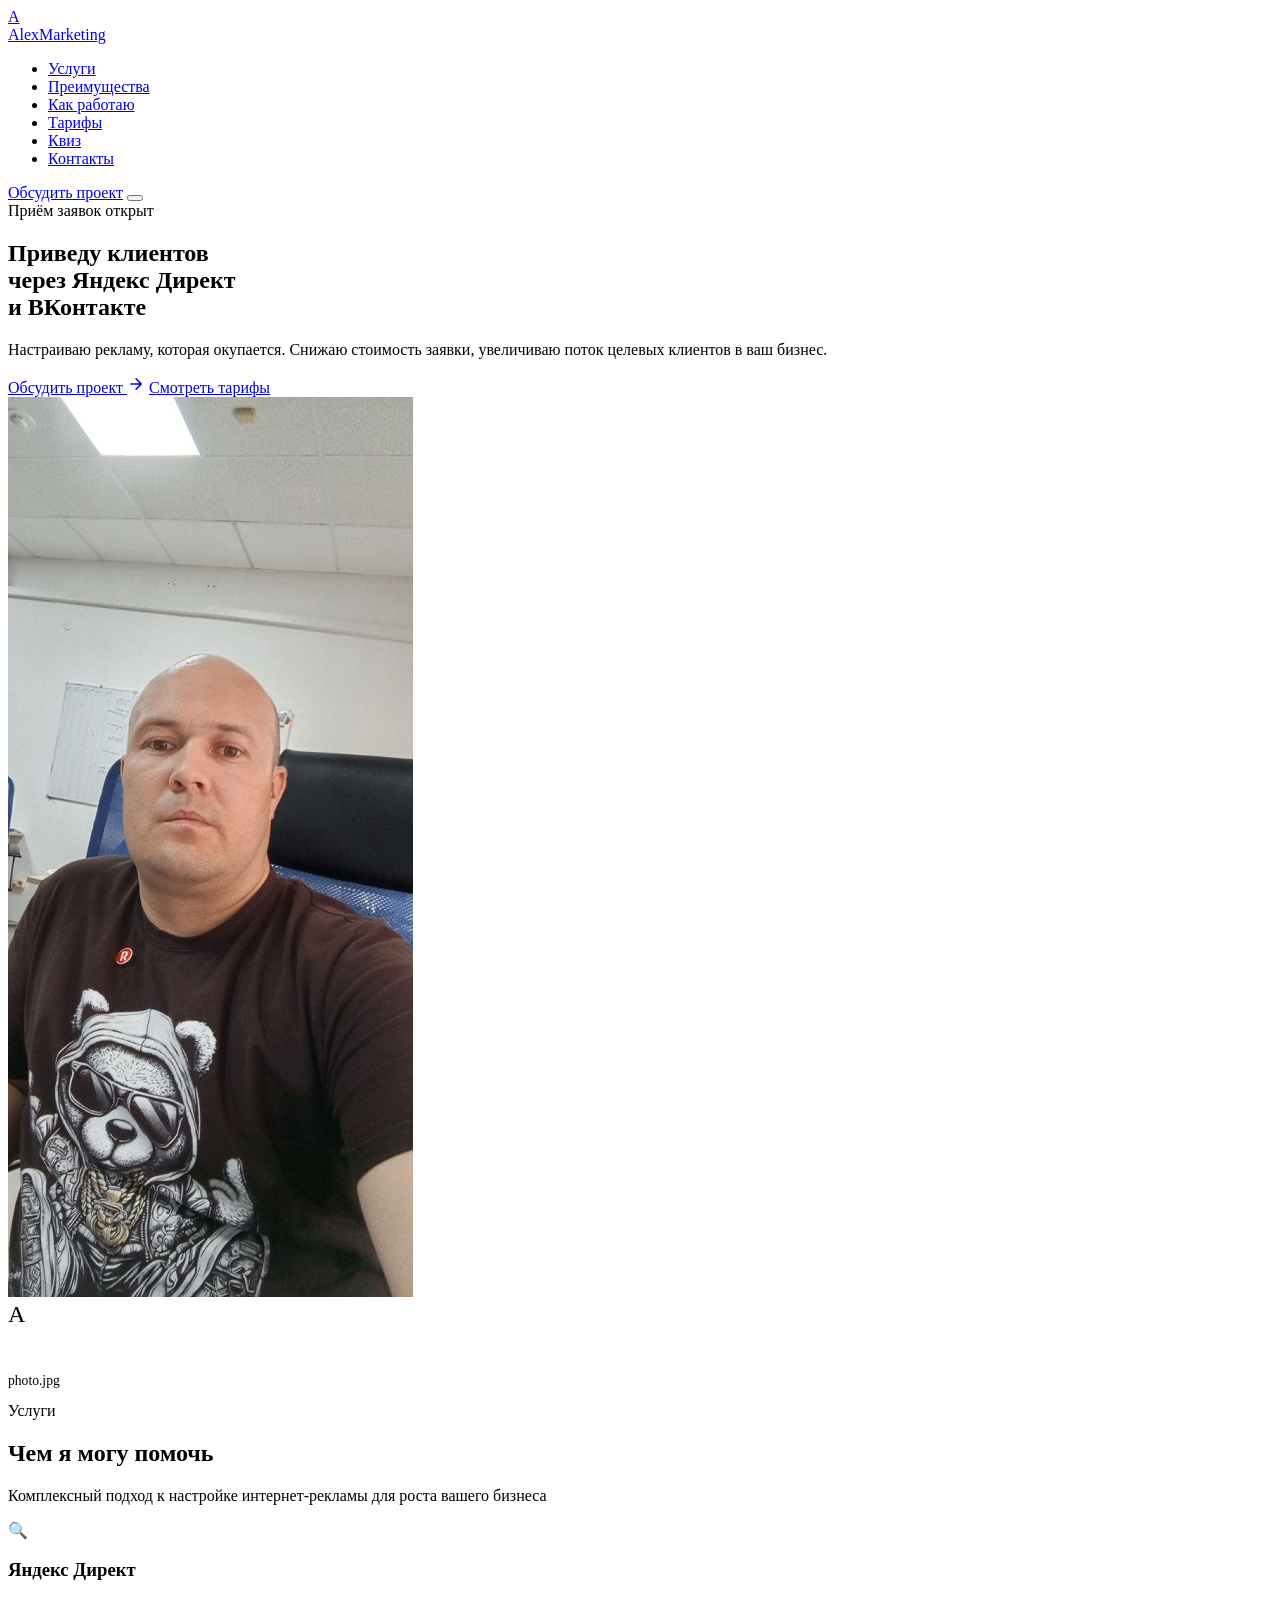
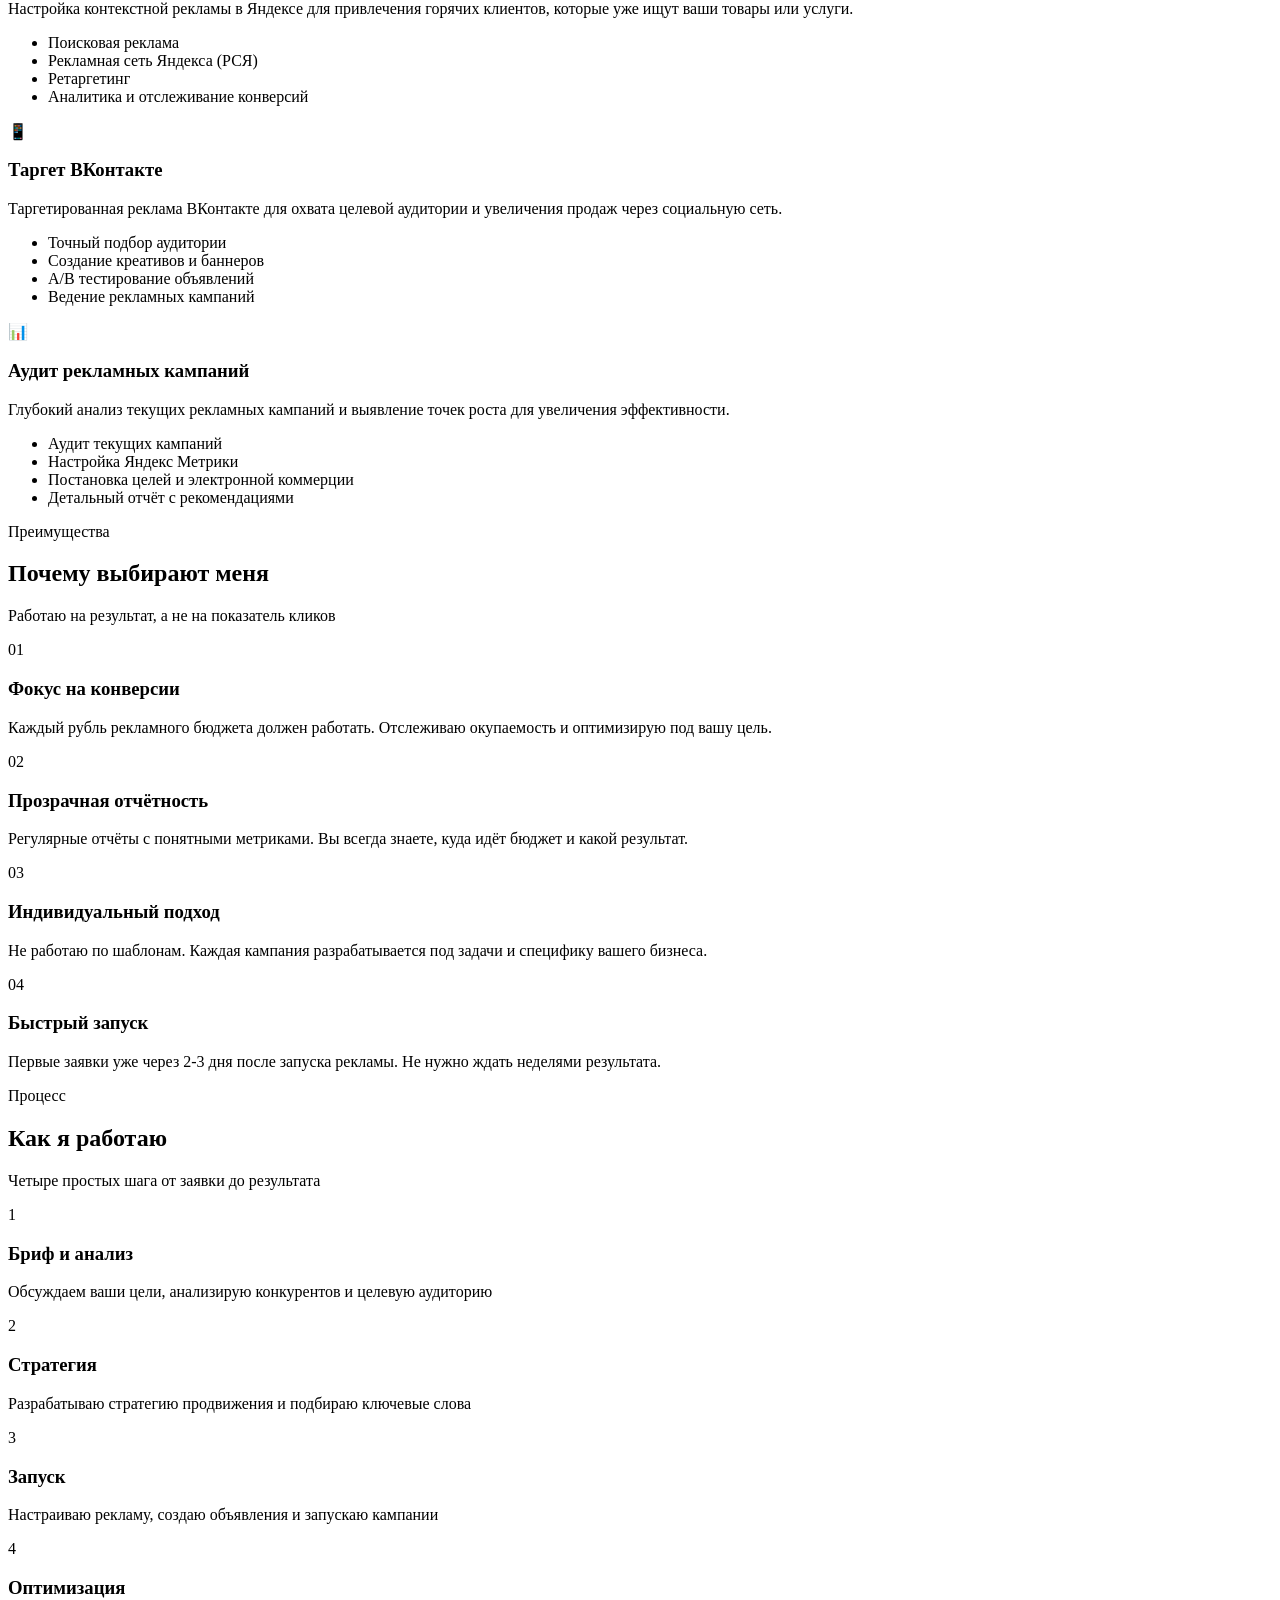
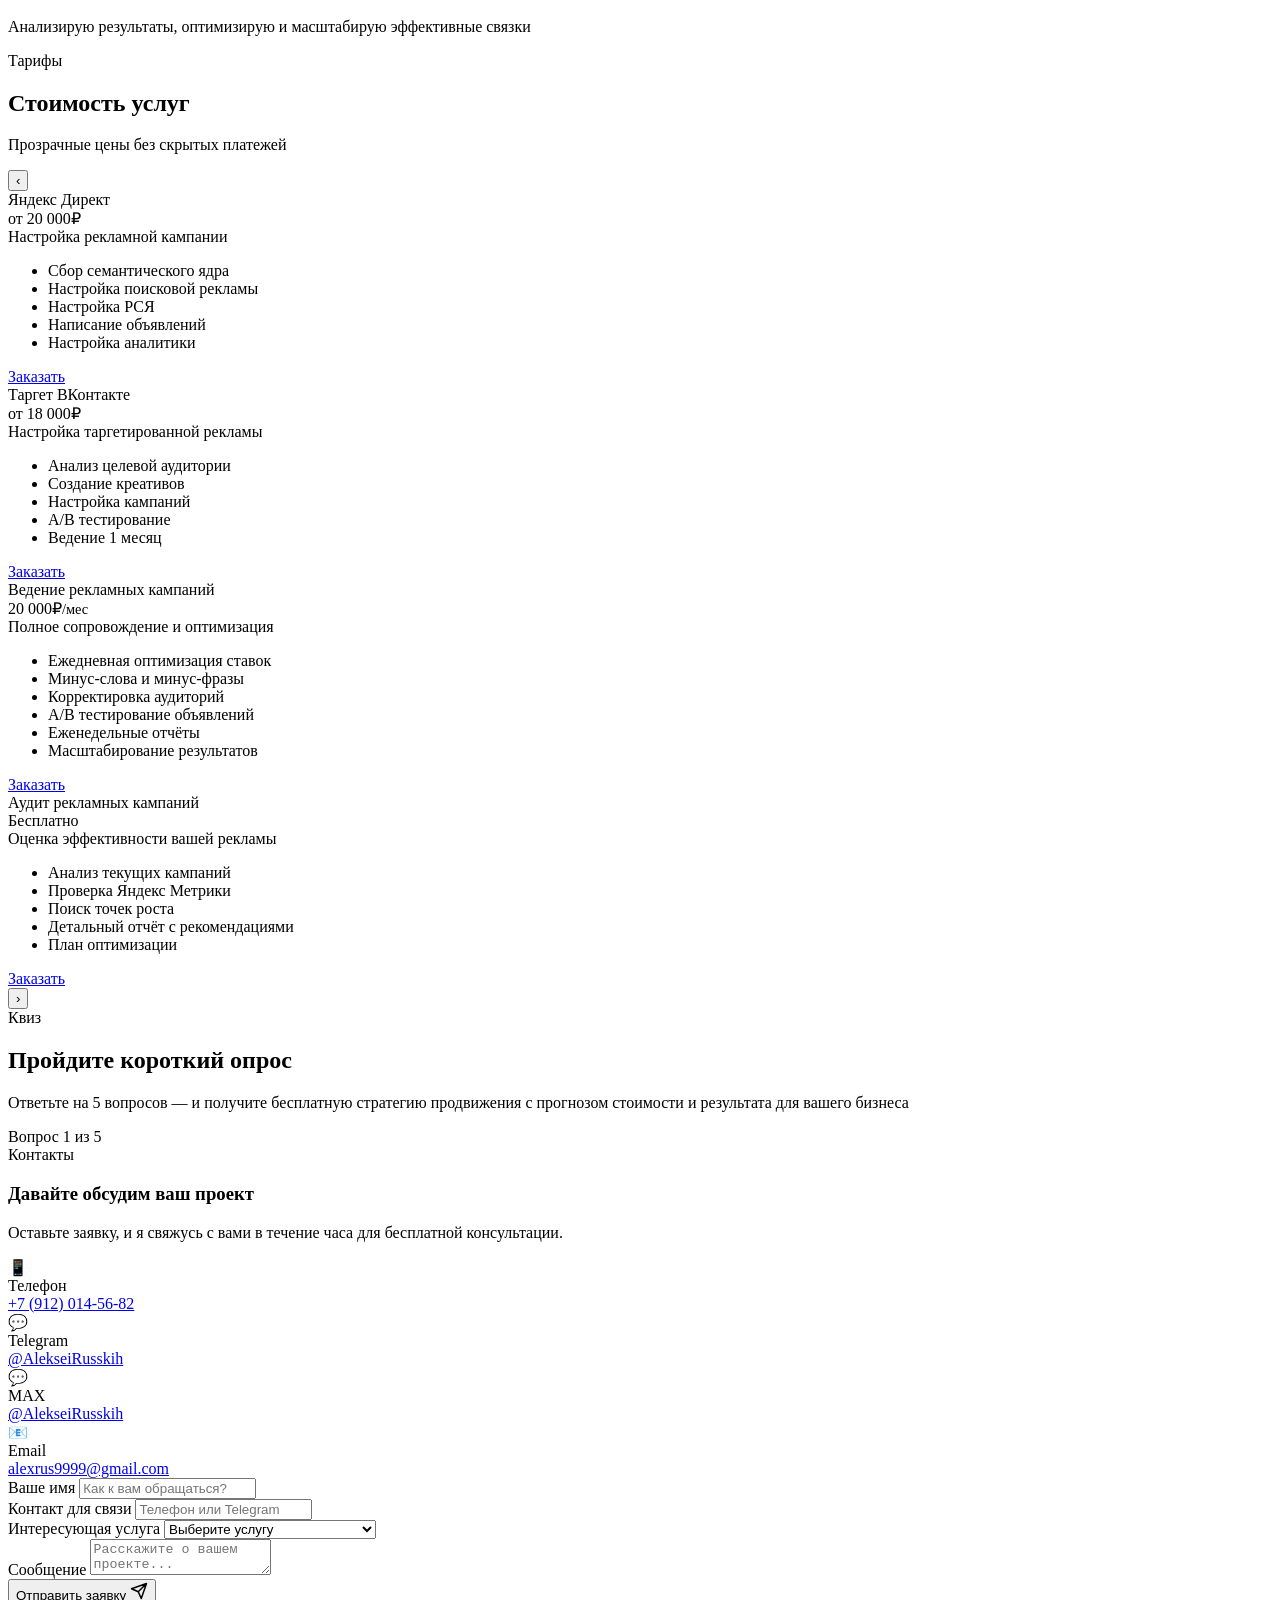
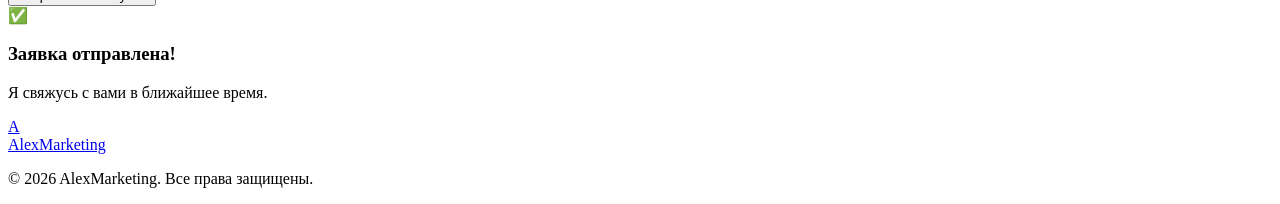
==== index.html @ ed669e6c "Add files via upload" ====
﻿<!DOCTYPE html>
<html lang="ru">
<head>
    <meta charset="UTF-8">
    <meta name="viewport" content="width=device-width, initial-scale=1.0">
    <title>AlexMarketing — Настройка Яндекс Директ и таргета ВКонтакте</title>
    <link rel="preconnect" href="https://fonts.googleapis.com">
    <link href="https://fonts.googleapis.com/css2?family=Inter:wght@300;400;500;600;700;800;900&display=swap" rel="stylesheet">
    <link rel="stylesheet" href="css/style.css">
</head>
<body>
    <div class="bg-glow"></div>
    <header>
        <div class="container">
            <a href="#" class="logo">
                <div class="logo-icon">A</div>
                <div class="logo-text">Alex<span>Marketing</span></div>
            </a>
            <nav id="mainNav">
                <ul>
                    <li><a href="#services">Услуги</a></li>
                    <li><a href="#advantages">Преимущества</a></li>
                    <li><a href="#process">Как работаю</a></li>
                    <li><a href="#pricing">Тарифы</a></li>
                    <li><a href="#quiz">Квиз</a></li>
                    <li><a href="#contact">Контакты</a></li>
                </ul>
            </nav>
            <a href="#contact" class="header-cta">Обсудить проект</a>
            <button class="burger" id="burger" aria-label="Меню">
                <span></span><span></span><span></span>
            </button>
        </div>
    </header>
    <section class="hero" id="hero">
        <div class="container">
            <div class="hero-content">
                <div class="hero-badge">Приём заявок открыт</div>
                <h1>Приведу клиентов<br>через <span class="gradient-text">Яндекс Директ</span><br>и <span class="gradient-text">ВКонтакте</span></h1>
                <p>Настраиваю рекламу, которая окупается. Снижаю стоимость заявки, увеличиваю поток целевых клиентов в ваш бизнес.</p>
                <div class="hero-buttons">
                    <a href="#contact" class="btn btn-primary">Обсудить проект <svg width="18" height="18" viewBox="0 0 24 24" fill="none" stroke="currentColor" stroke-width="2" stroke-linecap="round" stroke-linejoin="round"><path d="M5 12h14M12 5l7 7-7 7"/></svg></a>
                    <a href="#pricing" class="btn btn-outline">Смотреть тарифы</a>
                </div>
            </div>
            <div class="hero-visual">
                <div class="hero-photo">
                    <img src="photo.jpg" alt="Alex — специалист по рекламе" onerror="this.style.display='none'; this.nextElementSibling.style.display='flex';">
                    <div class="hero-photo-placeholder">
                        <div class="logo-icon" style="width:60px;height:60px;font-size:1.5rem;">A</div>
                        <p style="margin-top:12px;font-size:0.85rem;color:var(--text-muted);">photo.jpg</p>
                    </div>
                </div>
            </div>
        </div>
    </section>
    <section id="services">
        <div class="container">
            <div class="section-header">
                <div class="section-label">Услуги</div>
                <h2 class="section-title">Чем я могу помочь</h2>
                <p class="section-subtitle">Комплексный подход к настройке интернет-рекламы для роста вашего бизнеса</p>
            </div>
            <div class="services-grid">
                <div class="service-card">
                    <div class="service-icon purple">&#x1F50D;</div>
                    <h3>Яндекс Директ</h3>
                    <p>Настройка контекстной рекламы в Яндексе для привлечения горячих клиентов, которые уже ищут ваши товары или услуги.</p>
                    <ul class="service-features">
                        <li>Поисковая реклама</li>
                        <li>Рекламная сеть Яндекса (РСЯ)</li>
                        <li>Ретаргетинг</li>
                        <li>Аналитика и отслеживание конверсий</li>
                    </ul>
                </div>
                <div class="service-card">
                    <div class="service-icon cyan">&#x1F4F1;</div>
                    <h3>Таргет ВКонтакте</h3>
                    <p>Таргетированная реклама ВКонтакте для охвата целевой аудитории и увеличения продаж через социальную сеть.</p>
                    <ul class="service-features">
                        <li>Точный подбор аудитории</li>
                        <li>Создание креативов и баннеров</li>
                        <li>A/B тестирование объявлений</li>
                        <li>Ведение рекламных кампаний</li>
                    </ul>
                </div>
                <div class="service-card">
                    <div class="service-icon pink">&#x1F4CA;</div>
                    <h3>Аудит рекламных кампаний</h3>
                    <p>Глубокий анализ текущих рекламных кампаний и выявление точек роста для увеличения эффективности.</p>
                    <ul class="service-features">
                        <li>Аудит текущих кампаний</li>
                        <li>Настройка Яндекс Метрики</li>
                        <li>Постановка целей и электронной коммерции</li>
                        <li>Детальный отчёт с рекомендациями</li>
                    </ul>
                </div>
            </div>
        </div>
    </section>
    <section id="advantages" style="background: var(--bg-secondary);">
        <div class="container">
            <div class="section-header">
                <div class="section-label">Преимущества</div>
                <h2 class="section-title">Почему выбирают меня</h2>
                <p class="section-subtitle">Работаю на результат, а не на показатель кликов</p>
            </div>
            <div class="advantages-grid">
                <div class="advantage-card">
                    <div class="advantage-number">01</div>
                    <h3>Фокус на конверсии</h3>
                    <p>Каждый рубль рекламного бюджета должен работать. Отслеживаю окупаемость и оптимизирую под вашу цель.</p>
                </div>
                <div class="advantage-card">
                    <div class="advantage-number">02</div>
                    <h3>Прозрачная отчётность</h3>
                    <p>Регулярные отчёты с понятными метриками. Вы всегда знаете, куда идёт бюджет и какой результат.</p>
                </div>
                <div class="advantage-card">
                    <div class="advantage-number">03</div>
                    <h3>Индивидуальный подход</h3>
                    <p>Не работаю по шаблонам. Каждая кампания разрабатывается под задачи и специфику вашего бизнеса.</p>
                </div>
                <div class="advantage-card">
                    <div class="advantage-number">04</div>
                    <h3>Быстрый запуск</h3>
                    <p>Первые заявки уже через 2-3 дня после запуска рекламы. Не нужно ждать неделями результата.</p>
                </div>
            </div>
        </div>
    </section>
    <section id="process">
        <div class="container">
            <div class="section-header">
                <div class="section-label">Процесс</div>
                <h2 class="section-title">Как я работаю</h2>
                <p class="section-subtitle">Четыре простых шага от заявки до результата</p>
            </div>
            <div class="process-steps">
                <div class="step">
                    <div class="step-number">1</div>
                    <h3>Бриф и анализ</h3>
                    <p>Обсуждаем ваши цели, анализирую конкурентов и целевую аудиторию</p>
                </div>
                <div class="step">
                    <div class="step-number">2</div>
                    <h3>Стратегия</h3>
                    <p>Разрабатываю стратегию продвижения и подбираю ключевые слова</p>
                </div>
                <div class="step">
                    <div class="step-number">3</div>
                    <h3>Запуск</h3>
                    <p>Настраиваю рекламу, создаю объявления и запускаю кампании</p>
                </div>
                <div class="step">
                    <div class="step-number">4</div>
                    <h3>Оптимизация</h3>
                    <p>Анализирую результаты, оптимизирую и масштабирую эффективные связки</p>
                </div>
            </div>
        </div>
    </section>
    <section id="pricing" style="background: var(--bg-secondary);">
        <div class="container">
            <div class="section-header">
                <div class="section-label">Тарифы</div>
                <h2 class="section-title">Стоимость услуг</h2>
                <p class="section-subtitle">Прозрачные цены без скрытых платежей</p>
            </div>
            <div class="pricing-slider">
                <button class="slider-btn slider-btn-prev" id="pricingPrev" aria-label="Назад">&#x2039;</button>
                <div class="pricing-viewport" id="pricingViewport">
                    <div class="pricing-track" id="pricingTrack">
                        <div class="pricing-card">
                            <div class="pricing-name">Яндекс Директ</div>
                            <div class="pricing-price">от 20 000<span>₽</span></div>
                            <div class="pricing-desc">Настройка рекламной кампании</div>
                            <ul class="pricing-features">
                                <li>Сбор семантического ядра</li>
                                <li>Настройка поисковой рекламы</li>
                                <li>Настройка РСЯ</li>
                                <li>Написание объявлений</li>
                                <li>Настройка аналитики</li>
                            </ul>
                            <a href="#contact" class="btn btn-outline" style="width:100%;justify-content:center;">Заказать</a>
                        </div>
                        <div class="pricing-card">
                            <div class="pricing-name">Таргет ВКонтакте</div>
                            <div class="pricing-price">от 18 000<span>₽</span></div>
                            <div class="pricing-desc">Настройка таргетированной рекламы</div>
                            <ul class="pricing-features">
                                <li>Анализ целевой аудитории</li>
                                <li>Создание креативов</li>
                                <li>Настройка кампаний</li>
                                <li>A/B тестирование</li>
                                <li>Ведение 1 месяц</li>
                            </ul>
                            <a href="#contact" class="btn btn-outline" style="width:100%;justify-content:center;">Заказать</a>
                        </div>
                        <div class="pricing-card">
                            <div class="pricing-name">Ведение рекламных кампаний</div>
                            <div class="pricing-price">20 000<span>₽</span><span style="font-size:0.9rem;font-weight:400;color:var(--text-muted)">/мес</span></div>
                            <div class="pricing-desc">Полное сопровождение и оптимизация</div>
                            <ul class="pricing-features">
                                <li>Ежедневная оптимизация ставок</li>
                                <li>Минус-слова и минус-фразы</li>
                                <li>Корректировка аудиторий</li>
                                <li>А/B тестирование объявлений</li>
                                <li>Еженедельные отчёты</li>
                                <li>Масштабирование результатов</li>
                            </ul>
                            <a href="#contact" class="btn btn-outline" style="width:100%;justify-content:center;">Заказать</a>
                        </div>
                        <div class="pricing-card">
                            <div class="pricing-name">Аудит рекламных кампаний</div>
                            <div class="pricing-price" style="color: var(--accent-light);">Бесплатно</div>
                            <div class="pricing-desc">Оценка эффективности вашей рекламы</div>
                            <ul class="pricing-features">
                                <li>Анализ текущих кампаний</li>
                                <li>Проверка Яндекс Метрики</li>
                                <li>Поиск точек роста</li>
                                <li>Детальный отчёт с рекомендациями</li>
                                <li>План оптимизации</li>
                            </ul>
                            <a href="#contact" class="btn btn-outline" style="width:100%;justify-content:center;">Заказать</a>
                        </div>
                    </div>
                </div>
                <button class="slider-btn slider-btn-next" id="pricingNext" aria-label="Вперёд">&#x203A;</button>
            </div>
            <div class="slider-dots" id="pricingDots"></div>
        </div>
    </section>
    <section id="quiz">
        <div class="container">
            <div class="section-header">
                <div class="section-label">Квиз</div>
                <h2 class="section-title">Пройдите короткий опрос</h2>
                <p class="section-subtitle">Ответьте на 5 вопросов — и получите бесплатную стратегию продвижения с прогнозом стоимости и результата для вашего бизнеса</p>
            </div>
            <div class="quiz-card">
                <div class="quiz-progress">
                    <div class="quiz-progress-bar"><div class="quiz-progress-fill" id="quizProgressFill"></div></div>
                    <div class="quiz-progress-text" id="quizProgressText">Вопрос 1 из 5</div>
                </div>
                <div id="quizSteps"></div>
            </div>
        </div>
    </section>
    <section id="contact">
        <div class="container">
            <div class="contact-wrapper">
                <div class="contact-info">
                    <div class="section-label">Контакты</div>
                    <h3>Давайте обсудим ваш проект</h3>
                    <p>Оставьте заявку, и я свяжусь с вами в течение часа для бесплатной консультации.</p>
                    <div class="contact-item">
                        <div class="contact-item-icon">&#x1F4F1;</div>
                        <div>
                            <div class="contact-item-text">Телефон</div>
                            <div class="contact-item-value"><a href="tel:+79120145682">+7 (912) 014-56-82</a></div>
                        </div>
                    </div>
                    <div class="contact-item">
                        <div class="contact-item-icon">&#x1F4AC;</div>
                        <div>
                            <div class="contact-item-text">Telegram</div>
                            <div class="contact-item-value"><a href="https://t.me/" target="_blank">@AlekseiRusskih</a></div>
                        </div>
                    </div>
                    <div class="contact-item">
                        <div class="contact-item-icon">&#x1F4AC;</div>
                        <div>
                            <div class="contact-item-text">МАХ</div>
                            <div class="contact-item-value"><a href="https://web.max.ru/" target="_blank">@AlekseiRusskih</a></div>
                        </div>
                    </div>
                    <div class="contact-item">
                        <div class="contact-item-icon">&#x1F4E7;</div>
                        <div>
                            <div class="contact-item-text">Email</div>
                            <div class="contact-item-value"><a href="mailto:alex@alexmarketing.ru">alexrus9999@gmail.com</a></div>
                        </div>
                    </div>
                </div>
                <form class="contact-form" id="contactForm" action="https://formsubmit.co/ajax/alexrus9999@gmail.com" method="POST">
                    <!-- FormSubmit настройки -->
                    <input type="hidden" name="_subject" value="Новая заявка с AlexMarketing">
                    <input type="hidden" name="_captcha" value="false">
                    <input type="hidden" name="_template" value="table">
                    <input type="hidden" name="_autoresponse" value="Спасибо за заявку! Я свяжусь с вами в ближайшее время.">
                    
                    <div class="form-group">
                        <label for="name">Ваше имя</label>
                        <input type="text" id="name" name="name" placeholder="Как к вам обращаться?" required>
                    </div>
                    <div class="form-group">
                        <label for="contactMethod">Контакт для связи</label>
                        <input type="text" id="contactMethod" name="contact" placeholder="Телефон или Telegram" required>
                    </div>
                    <div class="form-group">
                        <label for="service">Интересующая услуга</label>
                        <select id="service" name="service">
                            <option value="">Выберите услугу</option>
                            <option value="direct">Яндекс Директ</option>
                            <option value="target">Таргет ВКонтакте</option>
                            <option value="audit">Аудит рекламных кампаний</option>
                            <option value="maintenance">Ведение рекламных кампаний</option>
                        </select>
                    </div>
                    <div class="form-group">
                        <label for="message">Сообщение</label>
                        <textarea id="message" name="message" placeholder="Расскажите о вашем проекте..."></textarea>
                    </div>
                    <button type="submit" class="btn btn-primary btn-submit">
                        Отправить заявку
                        <svg width="18" height="18" viewBox="0 0 24 24" fill="none" stroke="currentColor" stroke-width="2" stroke-linecap="round" stroke-linejoin="round"><path d="M22 2L11 13M22 2l-7 20-4-9-9-4 20-7z"/></svg>
                    </button>
                </form>
            </div>
            <div class="success-message" id="successMessage">
                <div class="checkmark">&#x2705;</div>
                <h3>Заявка отправлена!</h3>
                <p>Я свяжусь с вами в ближайшее время.</p>
            </div>
        </div>
    </section>
    <footer>
        <div class="container">
            <a href="#" class="logo">
                <div class="logo-icon">A</div>
                <div class="logo-text">Alex<span>Marketing</span></div>
            </a>
            <p>&copy; 2026 AlexMarketing. Все права защищены.</p>
        </div>
    </footer>
    <script src="js/main.js" defer></script>
</body>
</html>
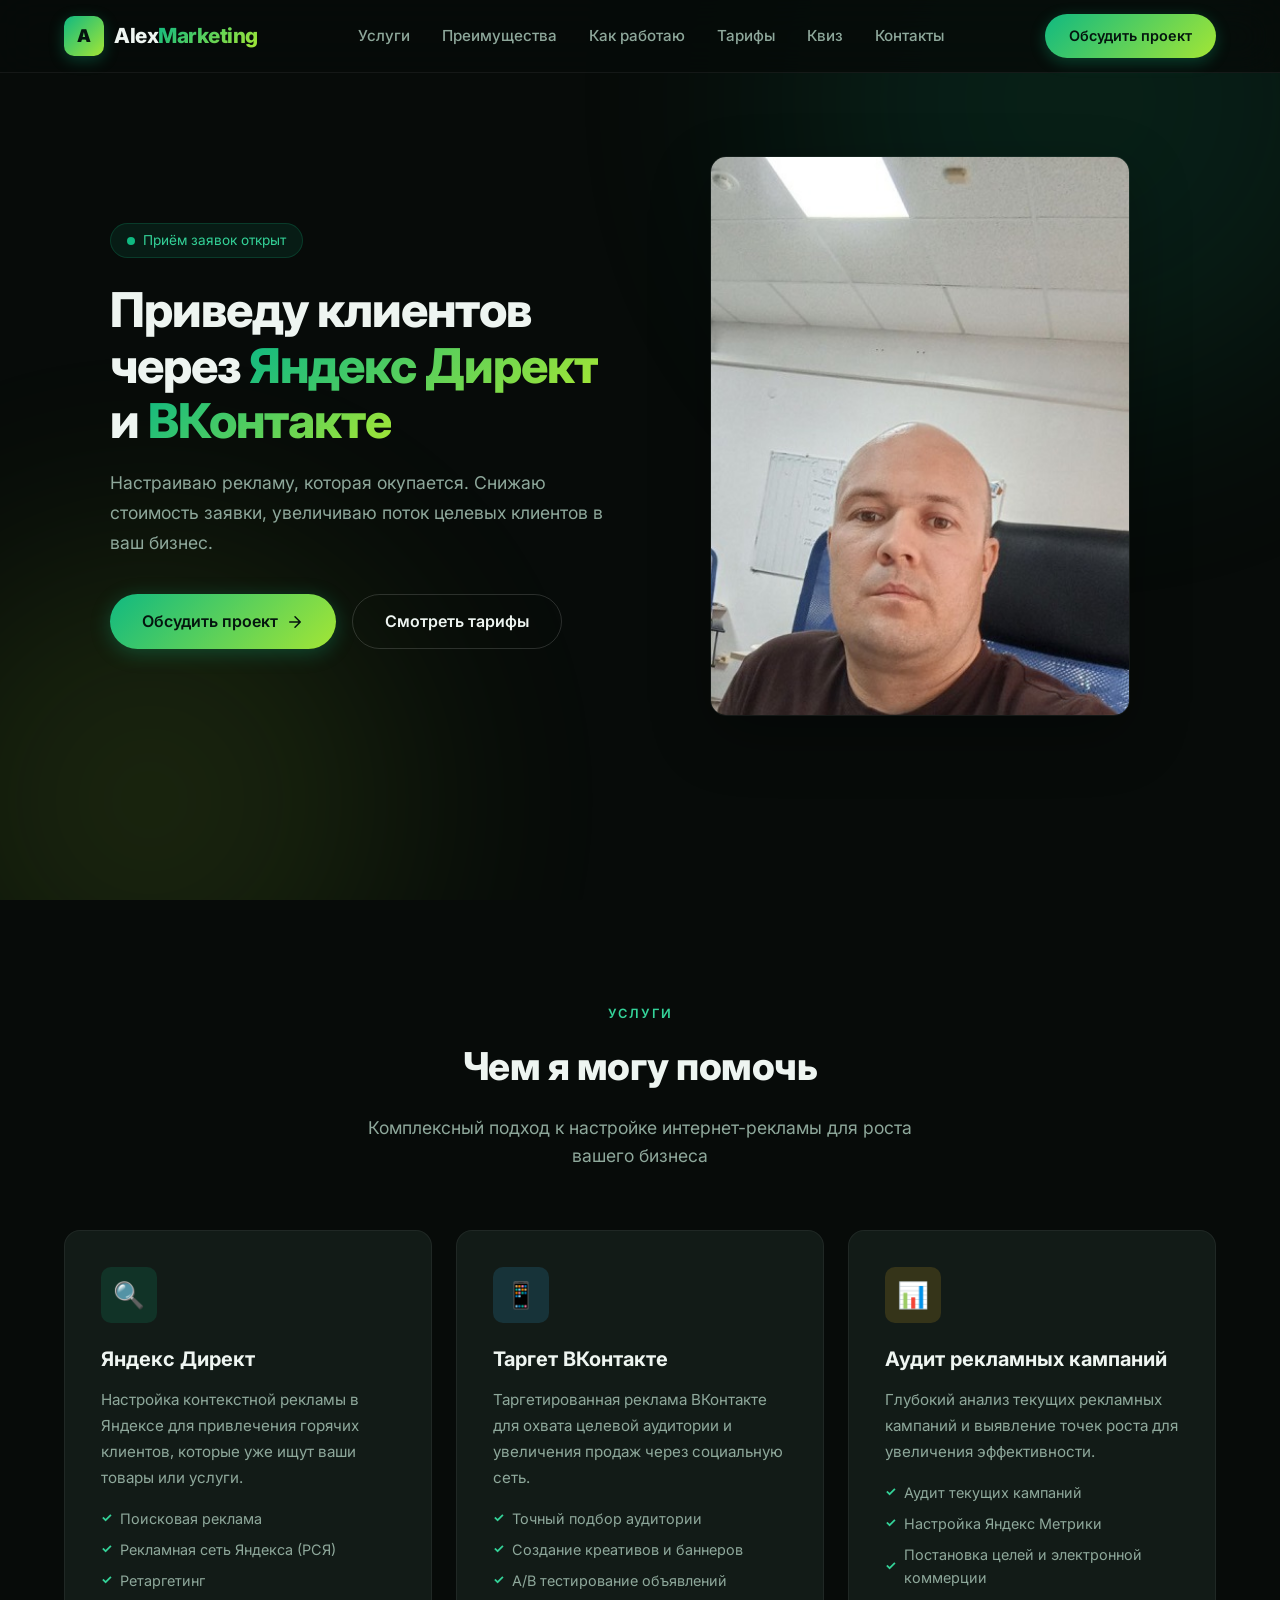
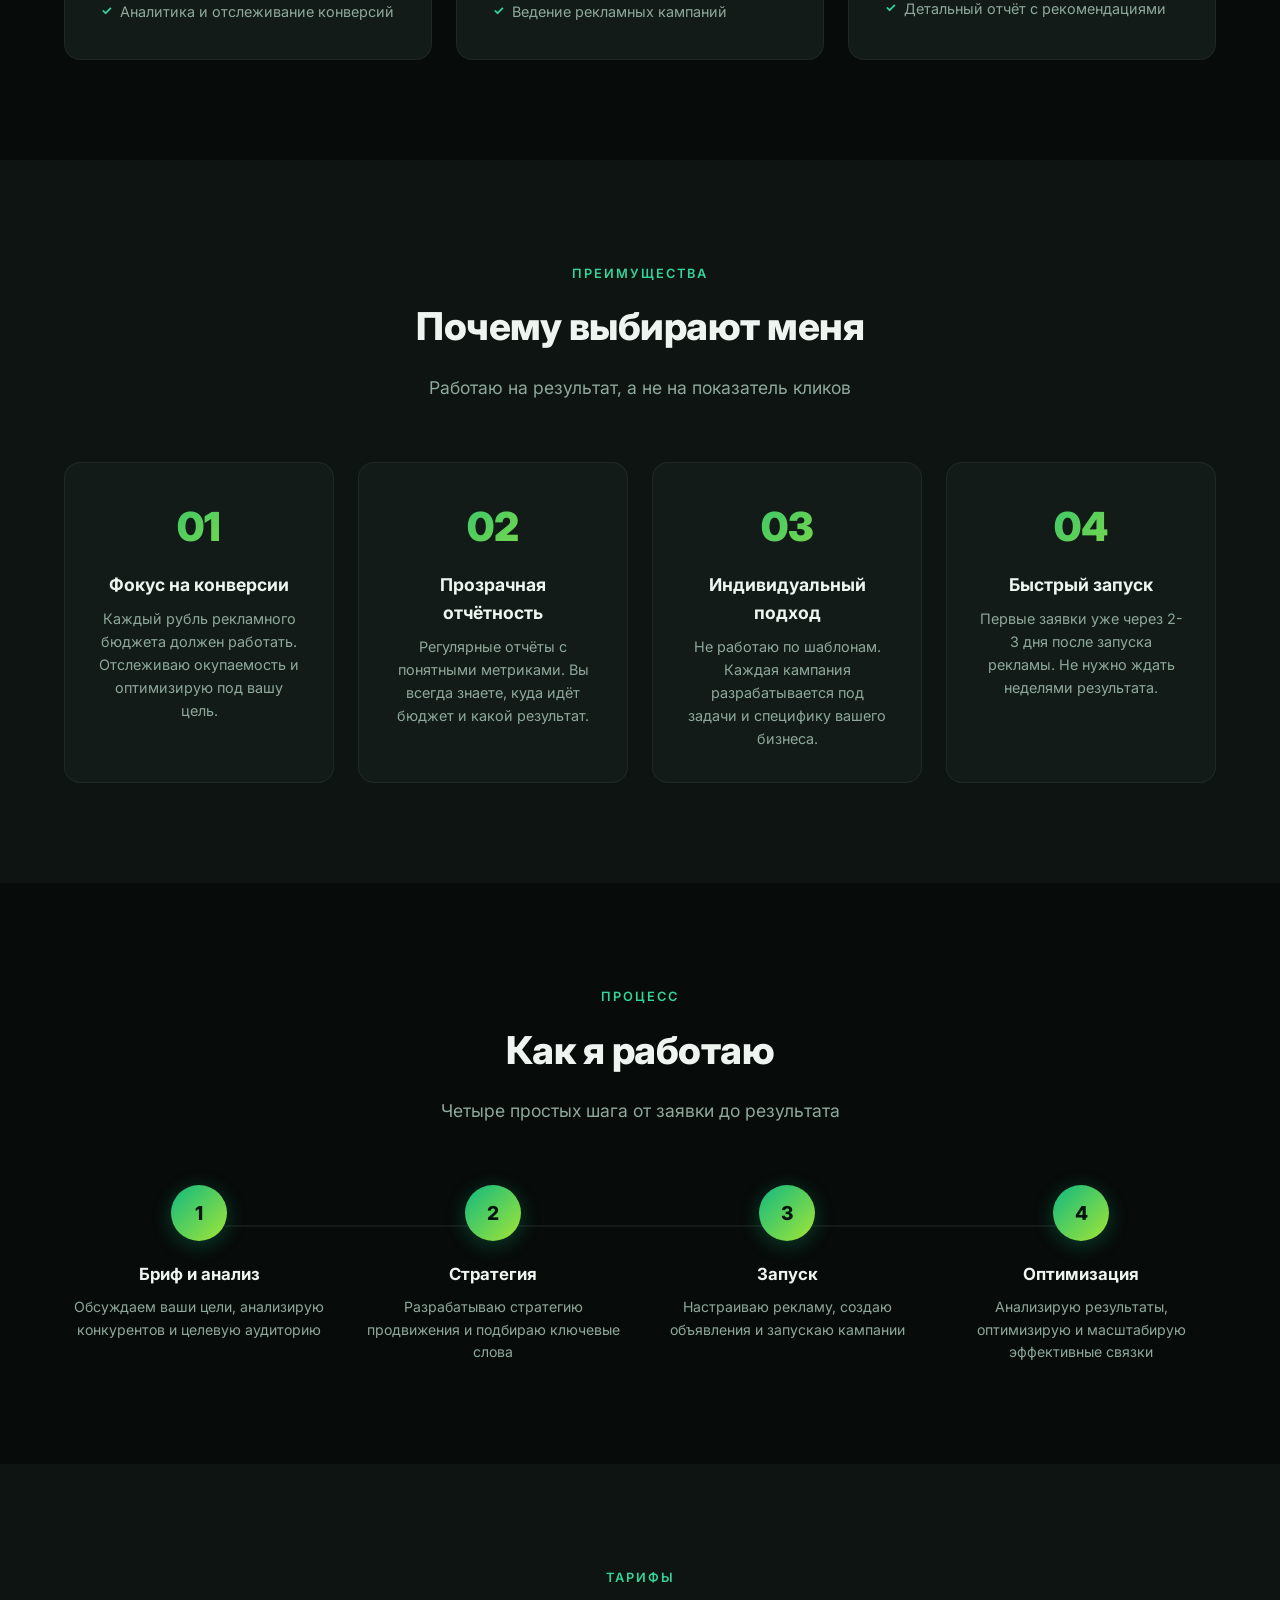
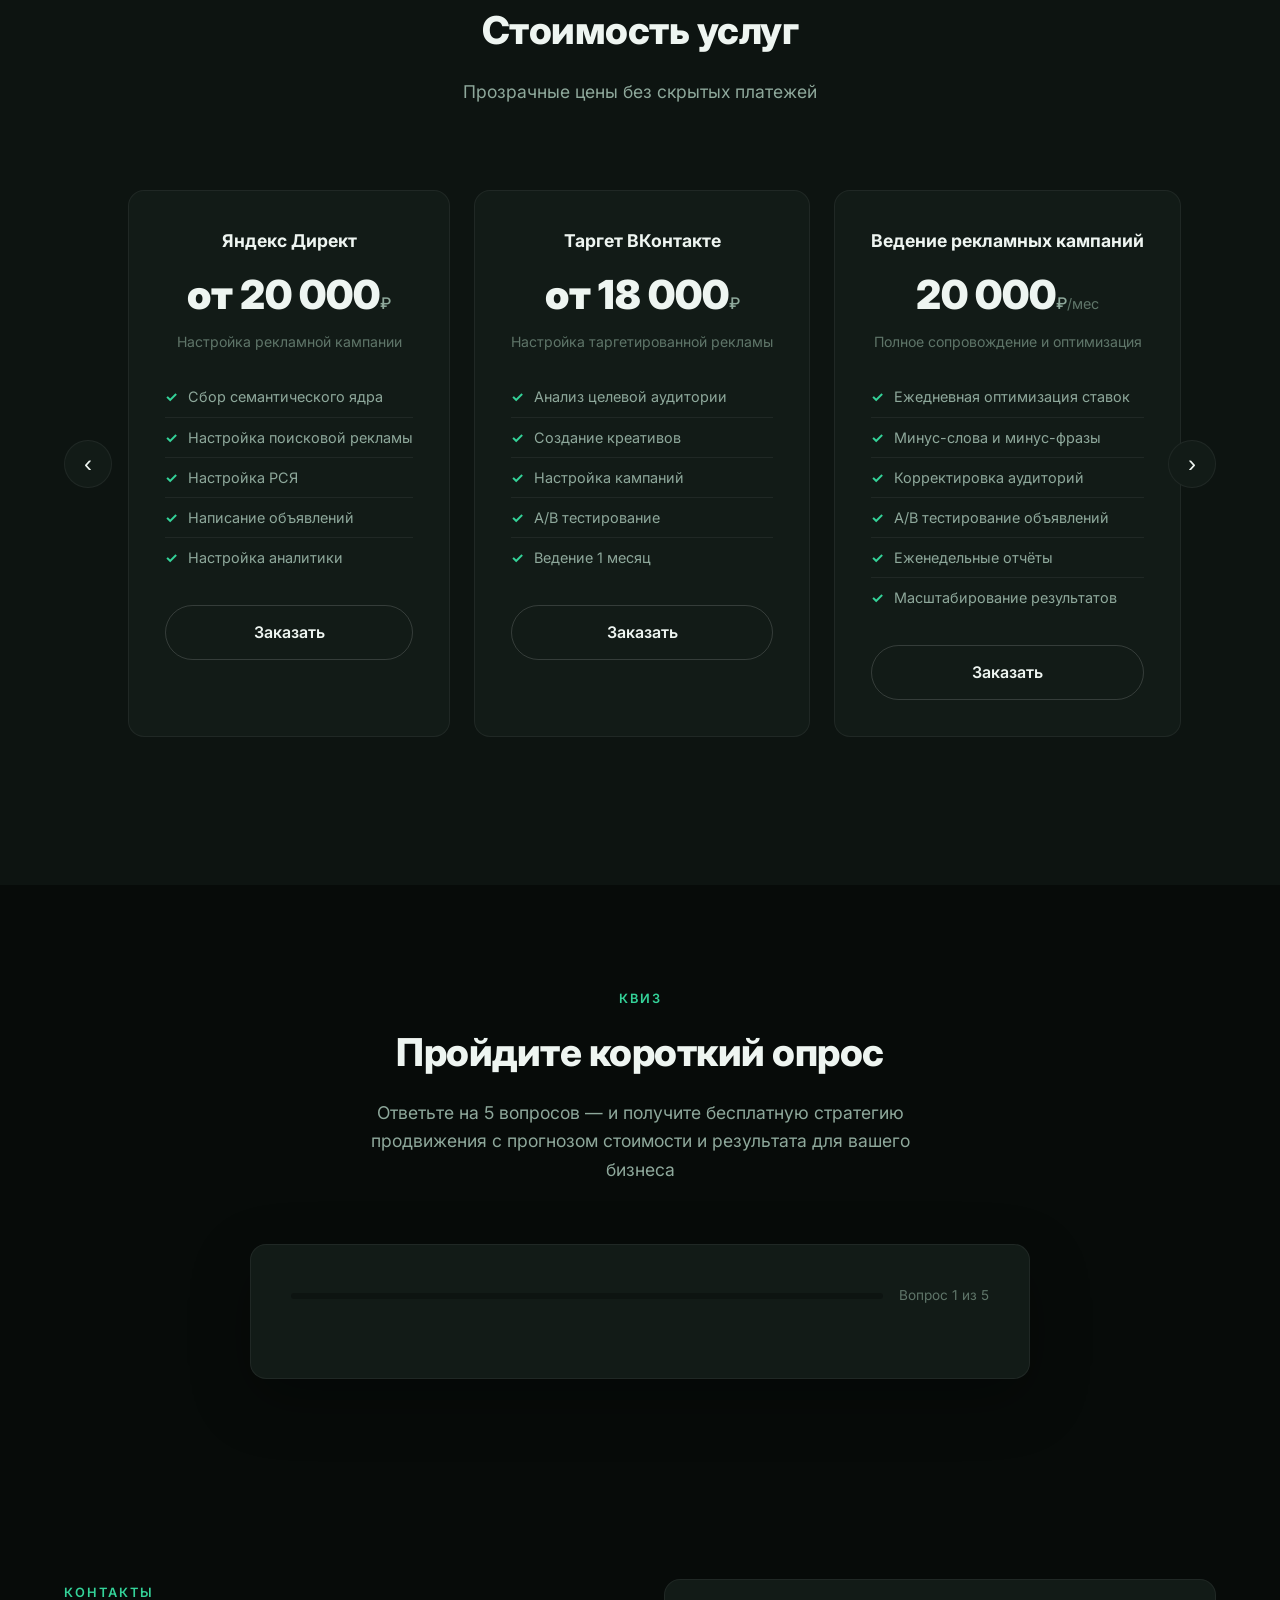
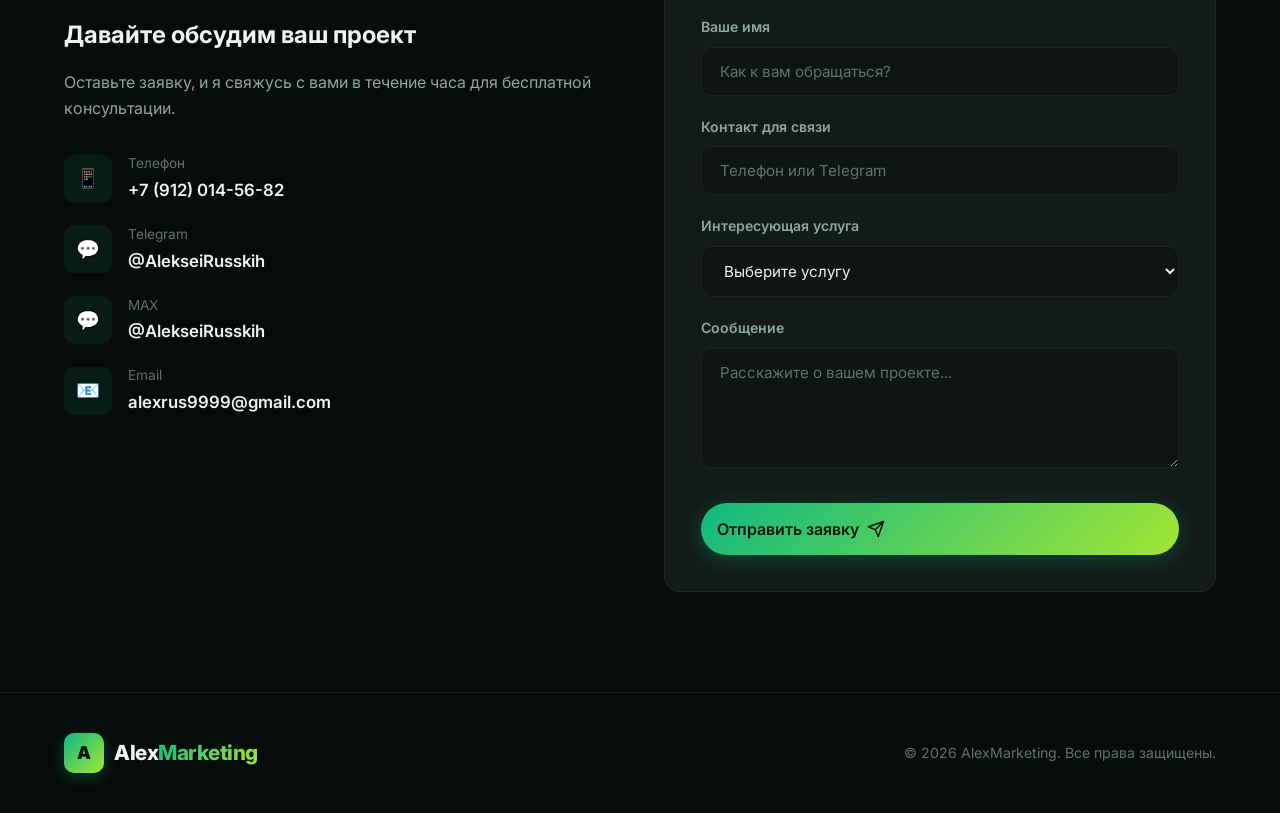
==== commit 5464b5f4: "Update index.html" ====
--- a/index.html
+++ b/index.html
@@ -6,7 +6,7 @@
     <title>AlexMarketing — Настройка Яндекс Директ и таргета ВКонтакте</title>
     <link rel="preconnect" href="https://fonts.googleapis.com">
     <link href="https://fonts.googleapis.com/css2?family=Inter:wght@300;400;500;600;700;800;900&display=swap" rel="stylesheet">
-    <link rel="stylesheet" href="css/style.css">
+    <link rel="stylesheet" href="style.css">
 </head>
 <body>
     <div class="bg-glow"></div>
--- a/style.css
+++ b/style.css
@@ -0,0 +1,508 @@
+*, *::before, *::after { margin: 0; padding: 0; box-sizing: border-box; }
+:root {
+    --bg-primary: #070b09;
+    --bg-secondary: #0d1411;
+    --bg-card: #121b17;
+    --bg-card-hover: #18241e;
+    --accent: #10b981;
+    --accent-light: #34d399;
+    --accent-glow: rgba(16, 185, 129, 0.3);
+    --accent-2: #a3e635;
+    --text-primary: #eef5f1;
+    --text-secondary: #8ea89b;
+    --text-muted: #5f7569;
+    --on-accent: #04150e;
+    --border: rgba(255, 255, 255, 0.06);
+    --gradient-1: linear-gradient(135deg, #10b981, #a3e635);
+    --radius: 16px;
+    --radius-sm: 10px;
+    --transition: 0.3s cubic-bezier(0.4, 0, 0.2, 1);
+}
+html { scroll-behavior: smooth; }
+body {
+    font-family: 'Inter', 'Segoe UI', -apple-system, BlinkMacSystemFont, Roboto, sans-serif;
+    background: var(--bg-primary);
+    color: var(--text-primary);
+    line-height: 1.6;
+    overflow-x: hidden;
+}
+a { text-decoration: none; color: inherit; transition: var(--transition); }
+ul { list-style: none; }
+.container { max-width: 1200px; margin: 0 auto; padding: 0 24px; }
+.bg-glow {
+    position: fixed; top: 0; left: 0; width: 100%; height: 100%;
+    pointer-events: none; z-index: 0; overflow: hidden;
+}
+.bg-glow::before, .bg-glow::after {
+    content: ''; position: absolute; border-radius: 50%;
+    filter: blur(120px); opacity: 0.12;
+}
+.bg-glow::before {
+    width: 600px; height: 600px; background: var(--accent);
+    top: -200px; right: -100px;
+    animation: floatGlow 8s ease-in-out infinite;
+}
+.bg-glow::after {
+    width: 500px; height: 500px; background: var(--accent-2);
+    bottom: -150px; left: -100px;
+    animation: floatGlow 10s ease-in-out infinite reverse;
+}
+@keyframes floatGlow {
+    0%, 100% { transform: translate(0, 0) scale(1); }
+    50% { transform: translate(40px, 30px) scale(1.1); }
+}
+header {
+    position: fixed; top: 0; left: 0; right: 0; z-index: 100;
+    background: rgba(7, 11, 9, 0.85);
+    backdrop-filter: blur(20px);
+    border-bottom: 1px solid var(--border);
+}
+header .container {
+    display: flex; align-items: center; justify-content: space-between; height: 72px;
+}
+.logo {
+    display: flex; align-items: center; gap: 10px;
+    font-size: 1.3rem; font-weight: 800; letter-spacing: -0.5px;
+}
+.logo-icon {
+    width: 40px; height: 40px; background: var(--gradient-1);
+    border-radius: var(--radius-sm); display: flex; align-items: center;
+    justify-content: center; font-size: 1.1rem; font-weight: 900;
+    color: var(--on-accent); box-shadow: 0 4px 15px var(--accent-glow);
+}
+.logo-text span {
+    background: var(--gradient-1);
+    -webkit-background-clip: text;
+    -webkit-text-fill-color: transparent;
+    background-clip: text;
+}
+nav ul { display: flex; gap: 32px; }
+nav a { color: var(--text-secondary); font-weight: 500; font-size: 0.95rem; position: relative; }
+nav a::after {
+    content: ''; position: absolute; bottom: -4px; left: 0;
+    width: 0; height: 2px; background: var(--gradient-1);
+    border-radius: 2px; transition: var(--transition);
+}
+nav a:hover { color: var(--text-primary); }
+nav a:hover::after { width: 100%; }
+.header-cta {
+    background: var(--gradient-1); color: var(--on-accent); padding: 10px 24px;
+    border-radius: 50px; font-weight: 600; font-size: 0.9rem;
+    box-shadow: 0 4px 15px var(--accent-glow);
+}
+.header-cta:hover { transform: translateY(-1px); box-shadow: 0 6px 20px var(--accent-glow); }
+.burger {
+    display: none; flex-direction: column; gap: 5px; cursor: pointer;
+    background: none; border: none; padding: 4px;
+}
+.burger span { width: 26px; height: 2px; background: var(--text-primary); border-radius: 2px; transition: var(--transition); }
+.hero { position: relative; z-index: 1; min-height: 100vh; display: flex; align-items: center; padding-top: 72px; }
+.hero .container { display: grid; grid-template-columns: 1fr 1fr; gap: 60px; align-items: center; }
+.hero-badge {
+    display: inline-flex; align-items: center; gap: 8px;
+    background: rgba(16, 185, 129, 0.1); border: 1px solid rgba(16, 185, 129, 0.2);
+    padding: 6px 16px; border-radius: 50px; font-size: 0.85rem;
+    color: var(--accent-light); margin-bottom: 24px;
+}
+.hero-badge::before {
+    content: ''; width: 8px; height: 8px; background: var(--accent);
+    border-radius: 50%; animation: pulse 2s infinite;
+}
+@keyframes pulse {
+    0%, 100% { opacity: 1; transform: scale(1); }
+    50% { opacity: 0.5; transform: scale(1.5); }
+}
+.hero h1 { font-size: 3rem; font-weight: 800; line-height: 1.15; letter-spacing: -1px; margin-bottom: 20px; }
+.hero h1 .gradient-text {
+    background: var(--gradient-1);
+    -webkit-background-clip: text;
+    -webkit-text-fill-color: transparent;
+    background-clip: text;
+}
+.hero p { font-size: 1.1rem; color: var(--text-secondary); margin-bottom: 36px; max-width: 500px; line-height: 1.7; }
+.hero-buttons { display: flex; gap: 16px; flex-wrap: wrap; }
+.btn {
+    display: inline-flex; align-items: center; gap: 8px; padding: 14px 32px;
+    border-radius: 50px; font-weight: 600; font-size: 1rem; cursor: pointer;
+    border: none; transition: var(--transition); font-family: inherit;
+}
+.btn-primary { background: var(--gradient-1); color: var(--on-accent); box-shadow: 0 4px 20px var(--accent-glow); }
+.btn-primary:hover { transform: translateY(-2px); box-shadow: 0 8px 30px var(--accent-glow); }
+.btn-outline { background: transparent; color: var(--text-primary); border: 1px solid rgba(255, 255, 255, 0.15); }
+.btn-outline:hover { border-color: var(--accent); background: rgba(16, 185, 129, 0.05); }
+.hero-visual { position: relative; display: flex; justify-content: center; }
+/* Фото на главном экране */
+.hero-photo {
+    width: 100%;
+    max-width: 420px;
+    aspect-ratio: 3 / 4;
+    border-radius: var(--radius);
+    overflow: hidden;
+    position: relative;
+    border: 1px solid var(--border);
+    box-shadow: 0 20px 60px rgba(0, 0, 0, 0.3);
+    animation: floatPhoto 4s ease-in-out infinite;
+}
+.hero-photo img {
+    position: absolute;
+    inset: 0;
+    width: 100%;
+    height: 100%;
+    object-fit: cover;
+    object-position: top center;
+}
+.hero-photo-placeholder {
+    position: absolute;
+    inset: 0;
+    background: var(--bg-card);
+    display: flex;
+    flex-direction: column;
+    align-items: center;
+    justify-content: center;
+    display: none;
+}
+@keyframes floatPhoto {
+    0%, 100% { transform: translateY(0); }
+    50% { transform: translateY(-8px); }
+}
+.hero-card {
+    background: var(--bg-card); border: 1px solid var(--border);
+    border-radius: var(--radius); padding: 32px; width: 100%; max-width: 440px;
+    box-shadow: 0 20px 60px rgba(0, 0, 0, 0.3);
+}
+.hero-card-header { display: flex; align-items: center; gap: 8px; margin-bottom: 24px; }
+.hero-card-dot { width: 12px; height: 12px; border-radius: 50%; }
+.dot-red { background: #ef4444; }
+.dot-yellow { background: #eab308; }
+.dot-green { background: #22c55e; }
+.stat-grid { display: grid; grid-template-columns: 1fr 1fr; gap: 16px; }
+.stat-item { background: var(--bg-secondary); border-radius: var(--radius-sm); padding: 20px; text-align: center; }
+.stat-number {
+    font-size: 1.8rem; font-weight: 800;
+    background: var(--gradient-1);
+    -webkit-background-clip: text;
+    -webkit-text-fill-color: transparent;
+    background-clip: text;
+}
+.stat-label { font-size: 0.8rem; color: var(--text-muted); margin-top: 4px; text-transform: uppercase; letter-spacing: 0.5px; }
+.floating-badge {
+    position: absolute; background: var(--bg-card); border: 1px solid var(--border);
+    border-radius: var(--radius-sm); padding: 12px 18px; display: flex;
+    align-items: center; gap: 10px; font-size: 0.85rem; font-weight: 600;
+    box-shadow: 0 10px 30px rgba(0, 0, 0, 0.2); animation: float 4s ease-in-out infinite;
+}
+.floating-badge.top-right { top: -20px; right: -20px; }
+.floating-badge.bottom-left { bottom: -15px; left: -20px; animation-delay: 2s; }
+@keyframes float {
+    0%, 100% { transform: translateY(0); }
+    50% { transform: translateY(-10px); }
+}
+section { position: relative; z-index: 1; padding: 100px 0; }
+.section-header { text-align: center; margin-bottom: 60px; }
+.section-label {
+    display: inline-block; font-size: 0.8rem; text-transform: uppercase;
+    letter-spacing: 2px; color: var(--accent-light); font-weight: 600; margin-bottom: 12px;
+}
+.section-title { font-size: 2.4rem; font-weight: 800; letter-spacing: -0.5px; margin-bottom: 16px; }
+.section-subtitle { color: var(--text-secondary); font-size: 1.1rem; max-width: 600px; margin: 0 auto; }
+.services-grid { display: grid; grid-template-columns: repeat(3, 1fr); gap: 24px; }
+.service-card {
+    background: var(--bg-card); border: 1px solid var(--border);
+    border-radius: var(--radius); padding: 36px; transition: var(--transition);
+    position: relative; overflow: hidden;
+}
+.service-card::before {
+    content: ''; position: absolute; top: 0; left: 0; right: 0;
+    height: 3px; background: var(--gradient-1); opacity: 0; transition: var(--transition);
+}
+.service-card:hover { background: var(--bg-card-hover); transform: translateY(-4px); border-color: rgba(16, 185, 129, 0.2); }
+.service-card:hover::before { opacity: 1; }
+.service-icon {
+    width: 56px; height: 56px; border-radius: var(--radius-sm);
+    display: flex; align-items: center; justify-content: center;
+    font-size: 1.6rem; margin-bottom: 20px;
+}
+.service-icon.purple { background: rgba(16, 185, 129, 0.15); }
+.service-icon.cyan { background: rgba(56, 189, 248, 0.15); }
+.service-icon.pink { background: rgba(251, 191, 36, 0.15); }
+.service-icon.green { background: rgba(163, 230, 53, 0.15); }
+.service-card h3 { font-size: 1.25rem; font-weight: 700; margin-bottom: 12px; }
+.service-card p { color: var(--text-secondary); font-size: 0.95rem; line-height: 1.7; }
+.service-features { margin-top: 16px; display: flex; flex-direction: column; gap: 8px; }
+.service-features li { display: flex; align-items: center; gap: 8px; font-size: 0.9rem; color: var(--text-secondary); }
+.service-features li::before { content: '\2713'; color: var(--accent-light); font-weight: 700; font-size: 0.8rem; }
+.advantages-grid { display: grid; grid-template-columns: repeat(4, 1fr); gap: 24px; }
+.advantage-card {
+    background: var(--bg-card); border: 1px solid var(--border);
+    border-radius: var(--radius); padding: 32px; text-align: center; transition: var(--transition);
+}
+.advantage-card:hover { border-color: rgba(16, 185, 129, 0.2); transform: translateY(-4px); }
+.advantage-number {
+    font-size: 2.5rem; font-weight: 900;
+    background: var(--gradient-1);
+    -webkit-background-clip: text;
+    -webkit-text-fill-color: transparent;
+    background-clip: text;
+    margin-bottom: 12px;
+}
+.advantage-card h3 { font-size: 1.1rem; font-weight: 700; margin-bottom: 8px; }
+.advantage-card p { color: var(--text-secondary); font-size: 0.9rem; }
+.process-steps { display: grid; grid-template-columns: repeat(4, 1fr); gap: 24px; position: relative; }
+.process-steps::before {
+    content: ''; position: absolute; top: 40px;
+    left: 12.5%; right: 12.5%; height: 2px; background: var(--border);
+}
+.step { text-align: center; position: relative; }
+.step-number {
+    width: 56px; height: 56px; border-radius: 50%;
+    background: var(--gradient-1); display: flex; align-items: center;
+    justify-content: center; font-size: 1.2rem; font-weight: 800; color: var(--on-accent);
+    margin: 0 auto 20px; position: relative; z-index: 1; box-shadow: 0 4px 20px var(--accent-glow);
+}
+.step h3 { font-size: 1.05rem; font-weight: 700; margin-bottom: 8px; }
+.step p { color: var(--text-secondary); font-size: 0.88rem; }
+.pricing-grid { display: grid; grid-template-columns: repeat(3, 1fr); gap: 24px; }
+.pricing-card {
+    background: var(--bg-card); border: 1px solid var(--border);
+    border-radius: var(--radius); padding: 36px; text-align: center;
+    transition: var(--transition); position: relative;
+}
+.pricing-card.featured { border-color: var(--accent); box-shadow: 0 0 40px var(--accent-glow); transform: scale(1.03); }
+.pricing-card.featured .pricing-badge { display: inline-block; }
+.pricing-badge {
+    display: none; position: absolute; top: -12px; left: 50%;
+    transform: translateX(-50%); background: var(--gradient-1);
+    color: var(--on-accent); font-size: 0.75rem; font-weight: 700;
+    padding: 4px 16px; border-radius: 50px; text-transform: uppercase; letter-spacing: 1px;
+}
+.pricing-card:hover { transform: translateY(-4px); border-color: rgba(16, 185, 129, 0.3); }
+.pricing-card.featured:hover { transform: scale(1.03) translateY(-4px); }
+/* Pricing slider */
+.pricing-slider {
+    position: relative;
+    display: flex;
+    align-items: center;
+    gap: 16px;
+}
+.pricing-viewport {
+    overflow: hidden;
+    flex: 1;
+    padding: 24px 40px;
+    margin: 0 -40px;
+}
+.pricing-track {
+    display: flex;
+    transition: transform 0.5s cubic-bezier(0.4, 0, 0.2, 1);
+    gap: 24px;
+}
+.pricing-track .pricing-card {
+    flex-shrink: 0;
+    transition: border-color 0.4s, box-shadow 0.4s, transform 0.4s;
+}
+.pricing-card.active {
+    border-color: var(--accent) !important;
+    box-shadow: 0 0 40px var(--accent-glow);
+    transform: scale(1.03);
+}
+.pricing-card.active .btn {
+    background: var(--gradient-1) !important;
+    color: var(--on-accent) !important;
+    border-color: transparent !important;
+    box-shadow: 0 4px 20px var(--accent-glow);
+}
+.slider-btn {
+    width: 48px;
+    height: 48px;
+    border-radius: 50%;
+    border: 1px solid var(--border);
+    background: var(--bg-card);
+    color: var(--text-primary);
+    font-size: 1.5rem;
+    cursor: pointer;
+    display: flex;
+    align-items: center;
+    justify-content: center;
+    transition: var(--transition);
+    flex-shrink: 0;
+    z-index: 2;
+}
+.slider-btn:hover {
+    border-color: var(--accent);
+    background: rgba(16, 185, 129, 0.1);
+    color: var(--accent-light);
+}
+.slider-btn:disabled {
+    opacity: 0.3;
+    cursor: default;
+}
+.slider-btn:disabled:hover {
+    border-color: var(--border);
+    background: var(--bg-card);
+    color: var(--text-primary);
+}
+.slider-dots {
+    display: flex;
+    justify-content: center;
+    gap: 8px;
+    margin-top: 24px;
+}
+.slider-dot {
+    width: 10px;
+    height: 10px;
+    border-radius: 50%;
+    background: var(--text-muted);
+    border: none;
+    cursor: pointer;
+    transition: var(--transition);
+    padding: 0;
+}
+.slider-dot.active {
+    background: var(--accent);
+    width: 28px;
+    border-radius: 5px;
+}
+.pricing-name { font-size: 1.1rem; font-weight: 700; margin-bottom: 8px; }
+.pricing-price { font-size: 2.5rem; font-weight: 900; margin-bottom: 4px; }
+.pricing-price span { font-size: 1rem; font-weight: 500; color: var(--text-secondary); }
+.pricing-desc { color: var(--text-muted); font-size: 0.88rem; margin-bottom: 24px; }
+.pricing-features { text-align: left; margin-bottom: 28px; }
+.pricing-features li { padding: 8px 0; font-size: 0.9rem; color: var(--text-secondary); display: flex; align-items: center; gap: 10px; border-bottom: 1px solid var(--border); }
+.pricing-features li:last-child { border-bottom: none; }
+.pricing-features li::before { content: '\2713'; color: var(--accent-light); font-weight: 700; }
+.contact-wrapper { display: grid; grid-template-columns: 1fr 1fr; gap: 48px; align-items: start; }
+.contact-info h3 { font-size: 1.5rem; font-weight: 700; margin-bottom: 16px; }
+.contact-info > p { color: var(--text-secondary); margin-bottom: 32px; font-size: 1rem; }
+.contact-item { display: flex; align-items: center; gap: 16px; margin-bottom: 20px; }
+.contact-item-icon {
+    width: 48px; height: 48px; border-radius: var(--radius-sm);
+    background: rgba(16, 185, 129, 0.1); display: flex; align-items: center;
+    justify-content: center; font-size: 1.2rem; flex-shrink: 0;
+}
+.contact-item-text { font-size: 0.85rem; color: var(--text-muted); }
+.contact-item-value { font-size: 1.05rem; font-weight: 600; margin-top: 2px; }
+.contact-item-value a:hover { color: var(--accent-light); }
+.contact-form {
+    background: var(--bg-card); border: 1px solid var(--border);
+    border-radius: var(--radius); padding: 36px;
+}
+.form-group { margin-bottom: 20px; }
+.form-group label { display: block; font-size: 0.88rem; font-weight: 600; margin-bottom: 8px; color: var(--text-secondary); }
+.form-group input, .form-group textarea, .form-group select {
+    width: 100%; padding: 14px 18px; background: var(--bg-secondary);
+    border: 1px solid var(--border); border-radius: var(--radius-sm);
+    color: var(--text-primary); font-size: 0.95rem; font-family: inherit;
+    transition: var(--transition); outline: none;
+}
+.form-group input::placeholder, .form-group textarea::placeholder { color: var(--text-muted); }
+.form-group input:focus, .form-group textarea:focus, .form-group select:focus { border-color: var(--accent); box-shadow: 0 0 0 3px var(--accent-glow); }
+.form-group textarea { resize: vertical; min-height: 120px; }
+.form-group select option { background: var(--bg-secondary); color: var(--text-primary); }
+.btn-submit { width: 100%; padding: 16px; font-size: 1rem; margin-top: 8px; }
+footer { position: relative; z-index: 1; border-top: 1px solid var(--border); padding: 40px 0; }
+footer .container { display: flex; align-items: center; justify-content: space-between; flex-wrap: wrap; gap: 16px; }
+footer p { color: var(--text-muted); font-size: 0.88rem; }
+.success-message { display: none; text-align: center; padding: 40px 20px; }
+.success-message.show { display: block; }
+.success-message .checkmark { font-size: 3rem; margin-bottom: 16px; }
+.success-message h3 { font-size: 1.3rem; margin-bottom: 8px; }
+.success-message p { color: var(--text-secondary); }
+/* Quiz */
+.quiz-card {
+    max-width: 780px; margin: 0 auto; background: var(--bg-card);
+    border: 1px solid var(--border); border-radius: var(--radius);
+    padding: 40px; box-shadow: 0 20px 60px rgba(0, 0, 0, 0.3);
+}
+.quiz-progress { display: flex; align-items: center; gap: 16px; margin-bottom: 32px; }
+.quiz-progress-bar { flex: 1; height: 6px; background: var(--bg-secondary); border-radius: 3px; overflow: hidden; }
+.quiz-progress-fill {
+    height: 100%; width: 0; background: var(--gradient-1); border-radius: 3px;
+    transition: width 0.4s cubic-bezier(0.4, 0, 0.2, 1);
+}
+.quiz-progress-text { font-size: 0.85rem; color: var(--text-muted); white-space: nowrap; }
+.quiz-step { display: none; }
+.quiz-step.active { display: block; animation: quizFade 0.35s ease; }
+@keyframes quizFade {
+    from { opacity: 0; transform: translateX(20px); }
+    to { opacity: 1; transform: translateX(0); }
+}
+.quiz-question { font-size: 1.45rem; font-weight: 800; letter-spacing: -0.3px; margin-bottom: 24px; }
+.quiz-options { display: grid; grid-template-columns: repeat(2, 1fr); gap: 14px; }
+.quiz-option {
+    display: flex; align-items: center; gap: 14px; text-align: left;
+    background: var(--bg-secondary); border: 1px solid var(--border);
+    border-radius: var(--radius-sm); padding: 16px 20px; cursor: pointer;
+    color: var(--text-primary); font-size: 0.98rem; font-weight: 500;
+    font-family: inherit; transition: var(--transition);
+}
+.quiz-option:hover { border-color: var(--accent); background: rgba(16, 185, 129, 0.06); transform: translateY(-2px); }
+.quiz-option.selected { border-color: var(--accent); background: rgba(16, 185, 129, 0.12); box-shadow: 0 0 0 3px var(--accent-glow); }
+.quiz-option-icon {
+    width: 42px; height: 42px; border-radius: 10px; flex-shrink: 0;
+    background: rgba(16, 185, 129, 0.12); display: flex; align-items: center;
+    justify-content: center; font-size: 1.25rem;
+}
+.quiz-nav { display: flex; justify-content: space-between; align-items: center; margin-top: 28px; }
+.quiz-back {
+    display: inline-flex; align-items: center; gap: 6px; background: transparent;
+    border: 1px solid rgba(255, 255, 255, 0.15); color: var(--text-secondary);
+    padding: 10px 22px; border-radius: 50px; font-size: 0.9rem; font-weight: 600;
+    cursor: pointer; font-family: inherit; transition: var(--transition);
+}
+.quiz-back:hover { border-color: var(--accent); color: var(--text-primary); }
+.quiz-hint { font-size: 0.85rem; color: var(--text-muted); }
+.quiz-final-title { font-size: 1.45rem; font-weight: 800; margin-bottom: 8px; }
+.quiz-final-sub { color: var(--text-secondary); margin-bottom: 24px; font-size: 0.98rem; }
+.quiz-answers { margin-bottom: 24px; display: flex; flex-direction: column; gap: 8px; }
+.quiz-answer-row {
+    display: flex; justify-content: space-between; gap: 16px; font-size: 0.88rem;
+    padding: 10px 14px; background: var(--bg-secondary); border-radius: var(--radius-sm);
+    border: 1px solid var(--border);
+}
+.quiz-answer-row .q { color: var(--text-muted); }
+.quiz-answer-row .a { color: var(--accent-light); font-weight: 600; text-align: right; }
+.quiz-success { display: none; text-align: center; padding: 40px 10px; }
+.quiz-success.show { display: block; }
+.quiz-success .checkmark { font-size: 3rem; margin-bottom: 16px; }
+.quiz-success h3 { font-size: 1.3rem; margin-bottom: 8px; }
+.quiz-success p { color: var(--text-secondary); }
+@media (max-width: 1024px) {
+    .hero .container { grid-template-columns: 1fr; text-align: center; }
+    .hero p { margin-left: auto; margin-right: auto; }
+    .hero-buttons { justify-content: center; }
+    .hero-visual { margin-top: 40px; }
+    .floating-badge.top-right { right: 0; }
+    .floating-badge.bottom-left { left: 0; }
+    .services-grid { grid-template-columns: 1fr; }
+    .advantages-grid { grid-template-columns: repeat(2, 1fr); }
+    .process-steps { grid-template-columns: repeat(2, 1fr); }
+    .process-steps::before { display: none; }
+    .pricing-slider { gap: 0; }
+    .pricing-track .pricing-card { min-width: 100%; }
+    .slider-btn { display: none; }
+    .slider-dots { display: flex; }
+    .contact-wrapper { grid-template-columns: 1fr; }
+}
+@media (max-width: 768px) {
+    .hero h1 { font-size: 2.2rem; }
+    .section-title { font-size: 1.8rem; }
+    nav ul { display: none; }
+    .burger { display: flex; }
+    .header-cta { display: none; }
+    nav.open ul {
+        display: flex; flex-direction: column; position: absolute;
+        top: 72px; left: 0; right: 0;
+        background: rgba(7, 11, 9, 0.95); backdrop-filter: blur(20px);
+        padding: 24px; gap: 20px; border-bottom: 1px solid var(--border);
+    }
+    .advantages-grid { grid-template-columns: 1fr; }
+    .process-steps { grid-template-columns: 1fr; }
+    .quiz-card { padding: 28px 22px; }
+    .quiz-question, .quiz-final-title { font-size: 1.2rem; }
+}
+@media (max-width: 480px) {
+    .hero h1 { font-size: 1.8rem; }
+    .hero-buttons { flex-direction: column; align-items: center; }
+    .btn { width: 100%; justify-content: center; }
+    .quiz-options { grid-template-columns: 1fr; }
+    .quiz-card { padding: 24px 16px; }
+}
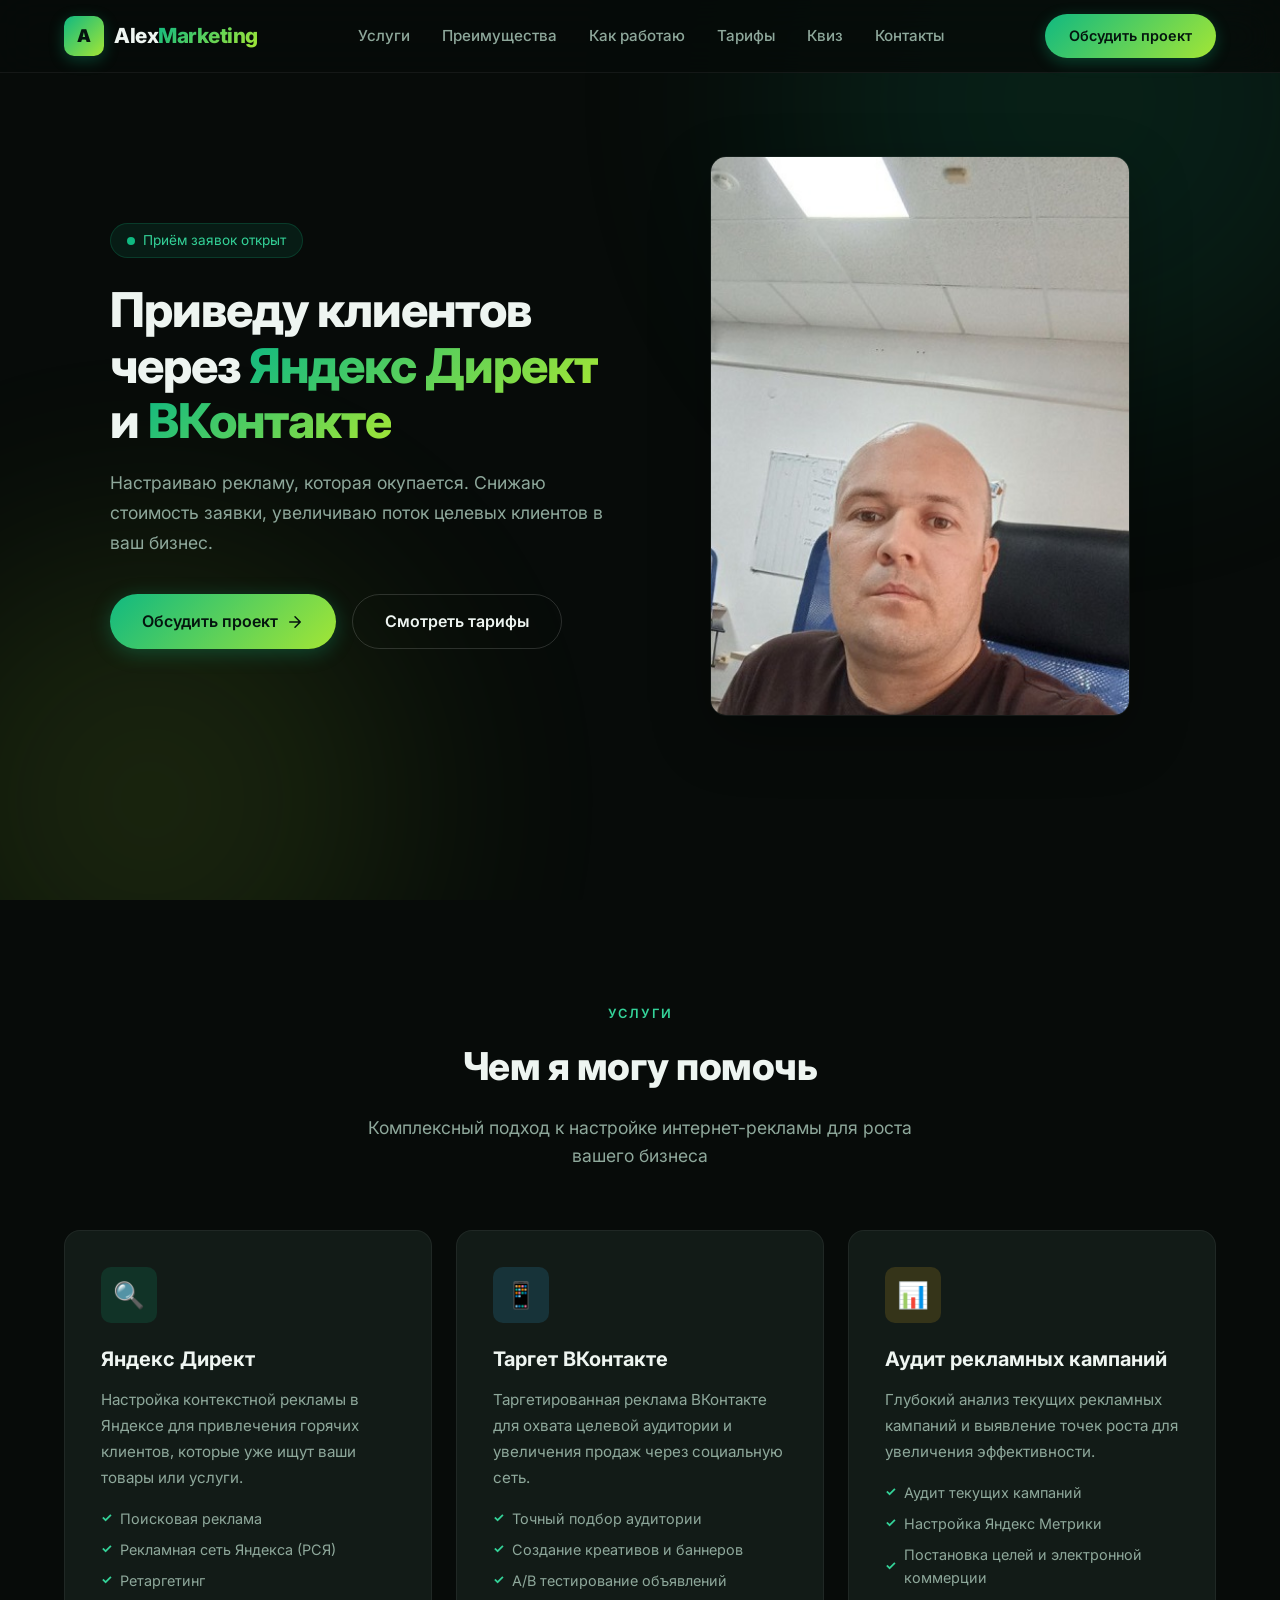
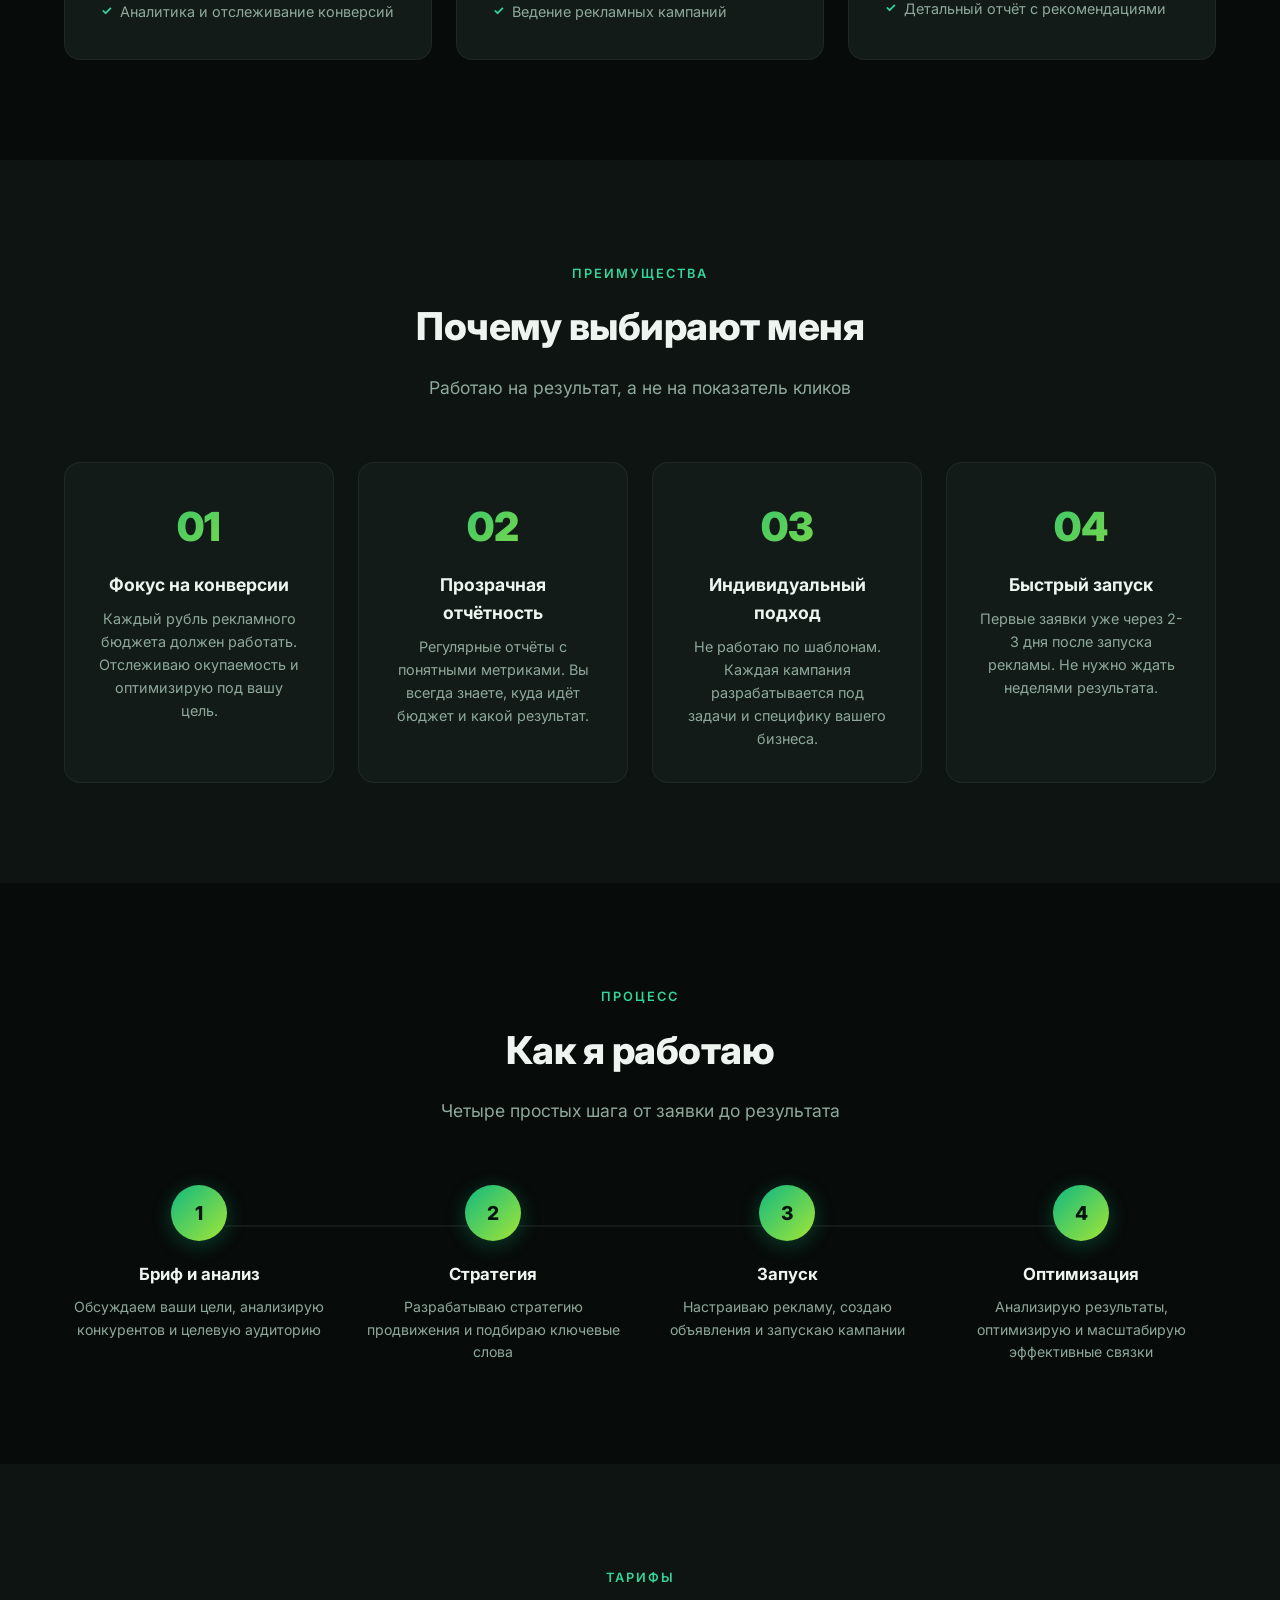
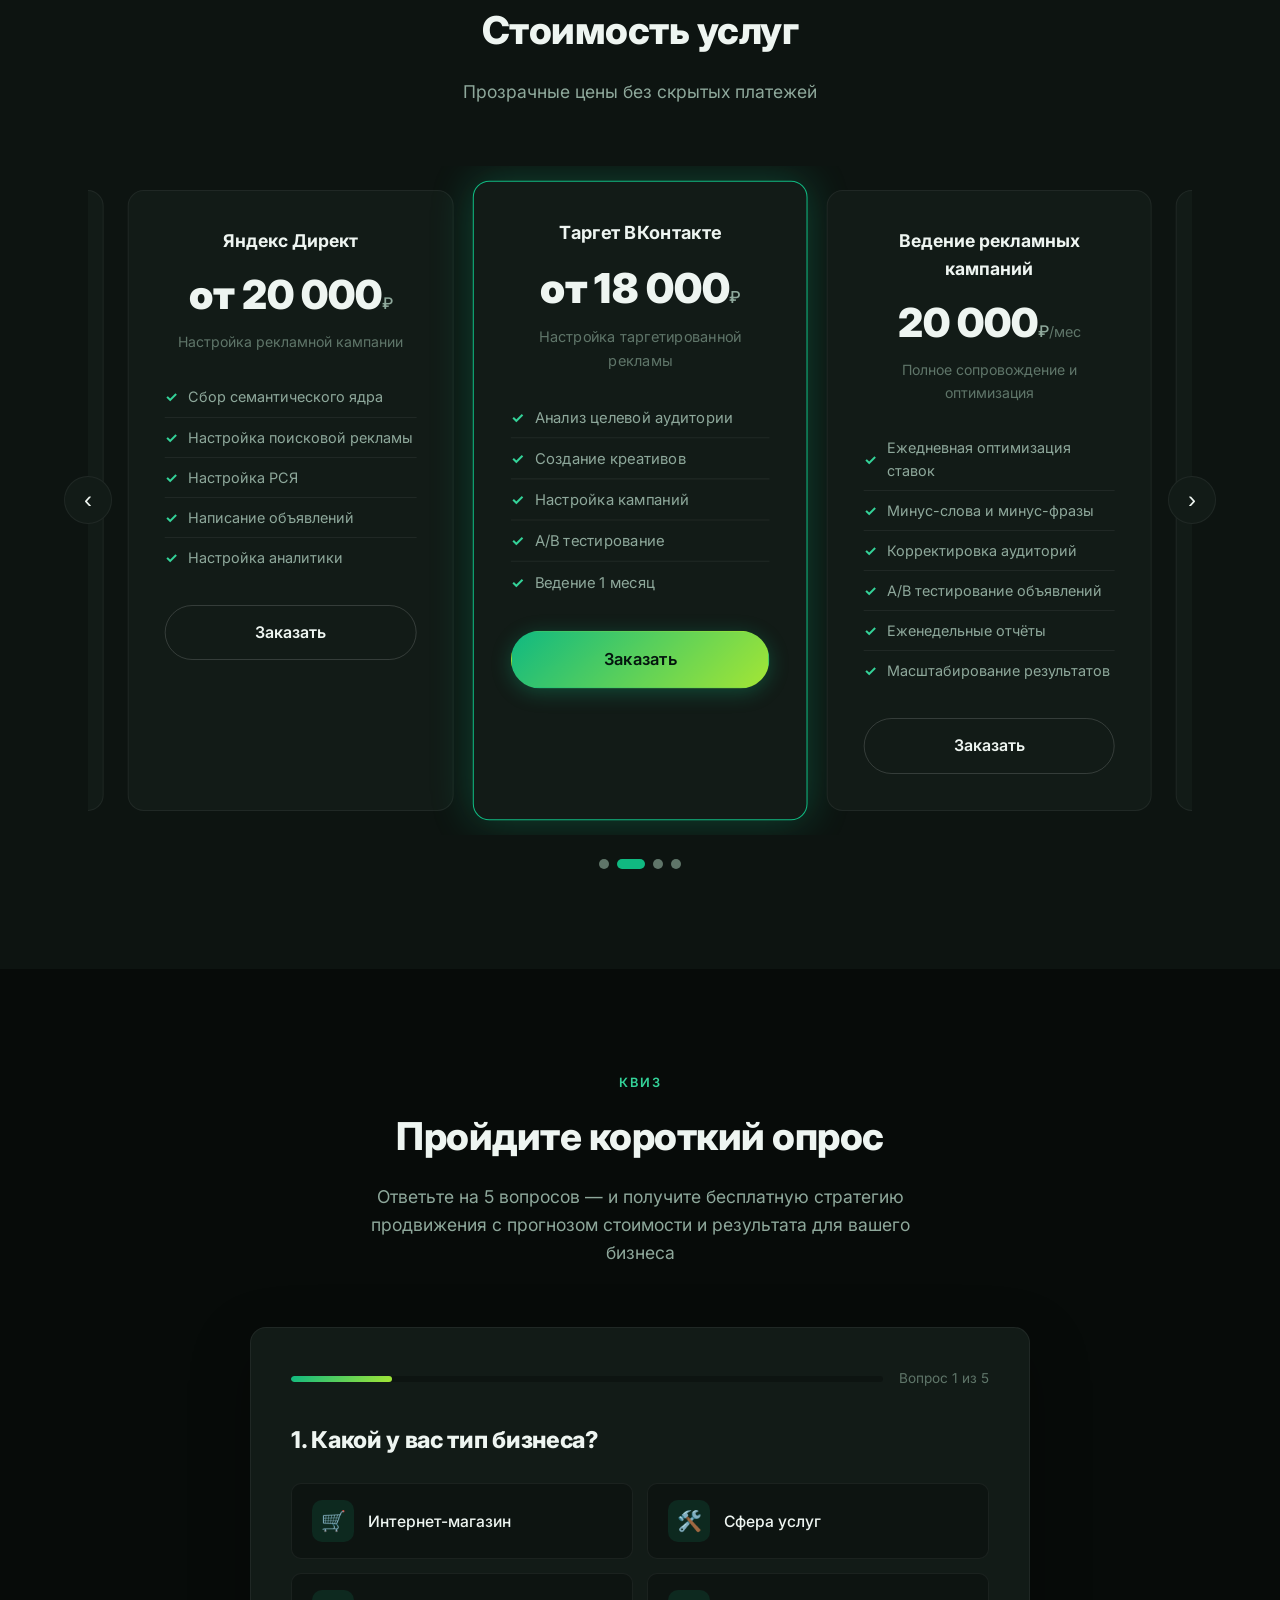
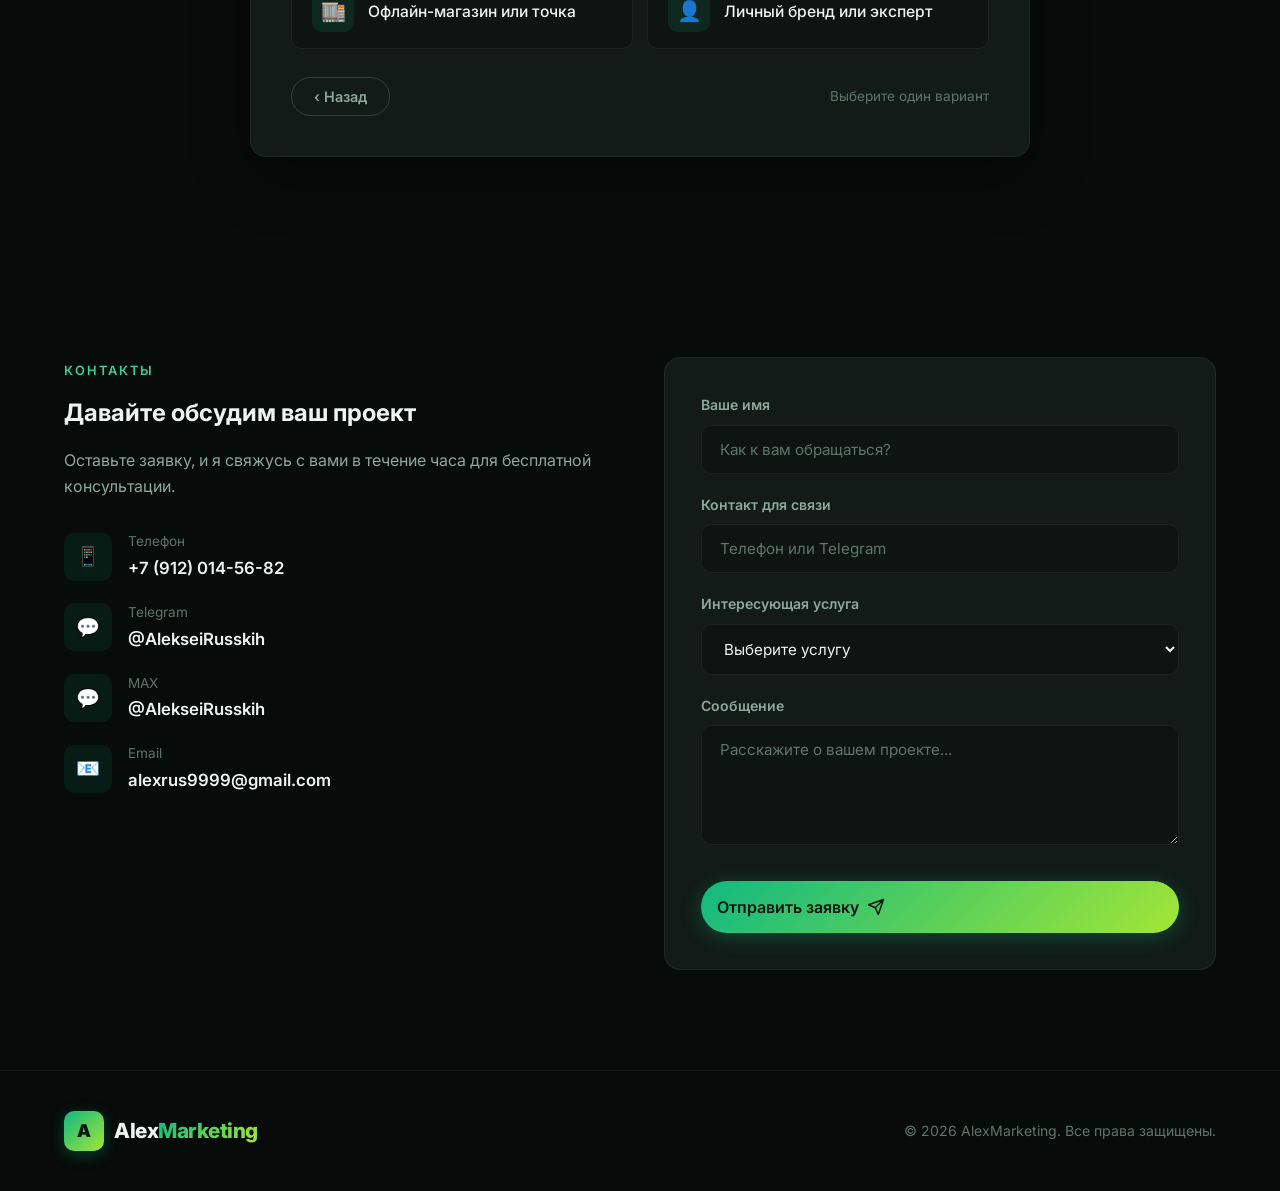
==== commit bc372694: "Update index.html" ====
--- a/index.html
+++ b/index.html
@@ -334,6 +334,6 @@
             <p>&copy; 2026 AlexMarketing. Все права защищены.</p>
         </div>
     </footer>
-    <script src="js/main.js" defer></script>
+    <script src="main.js" defer></script>
 </body>
 </html>
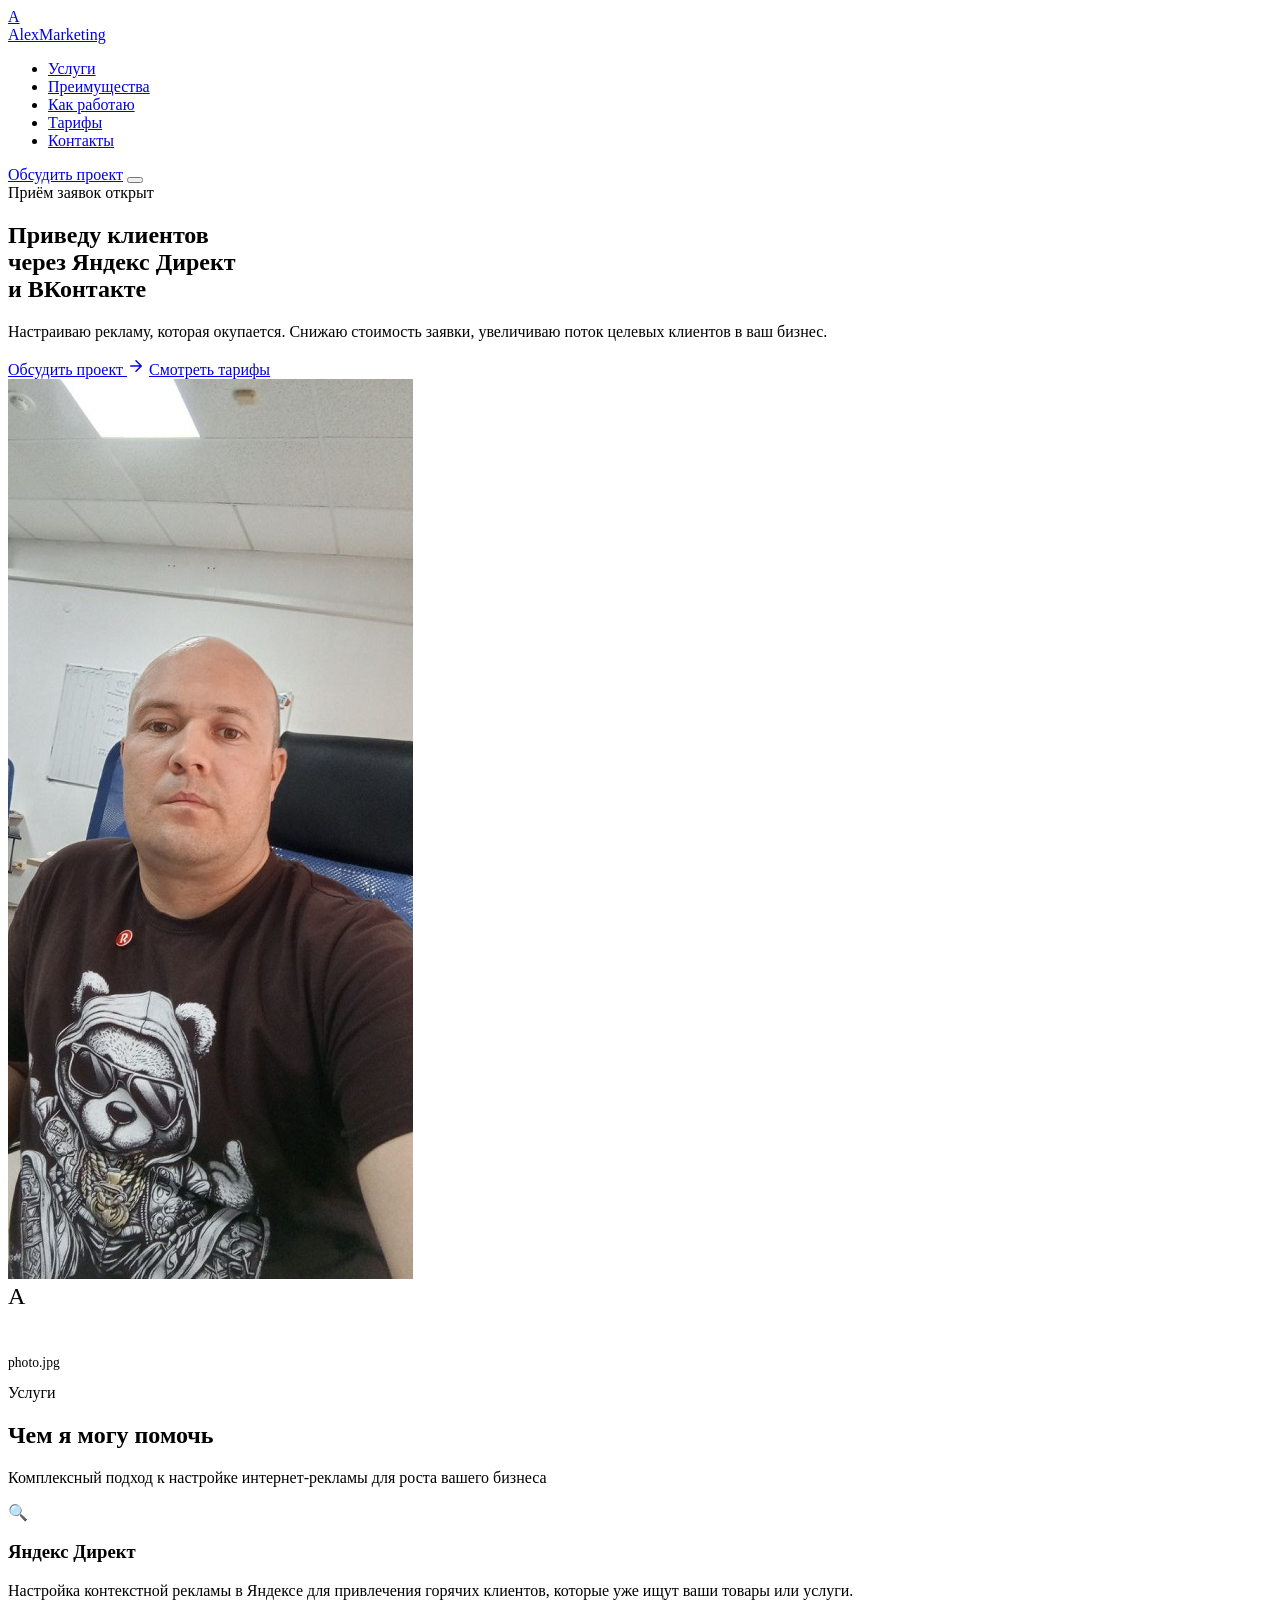
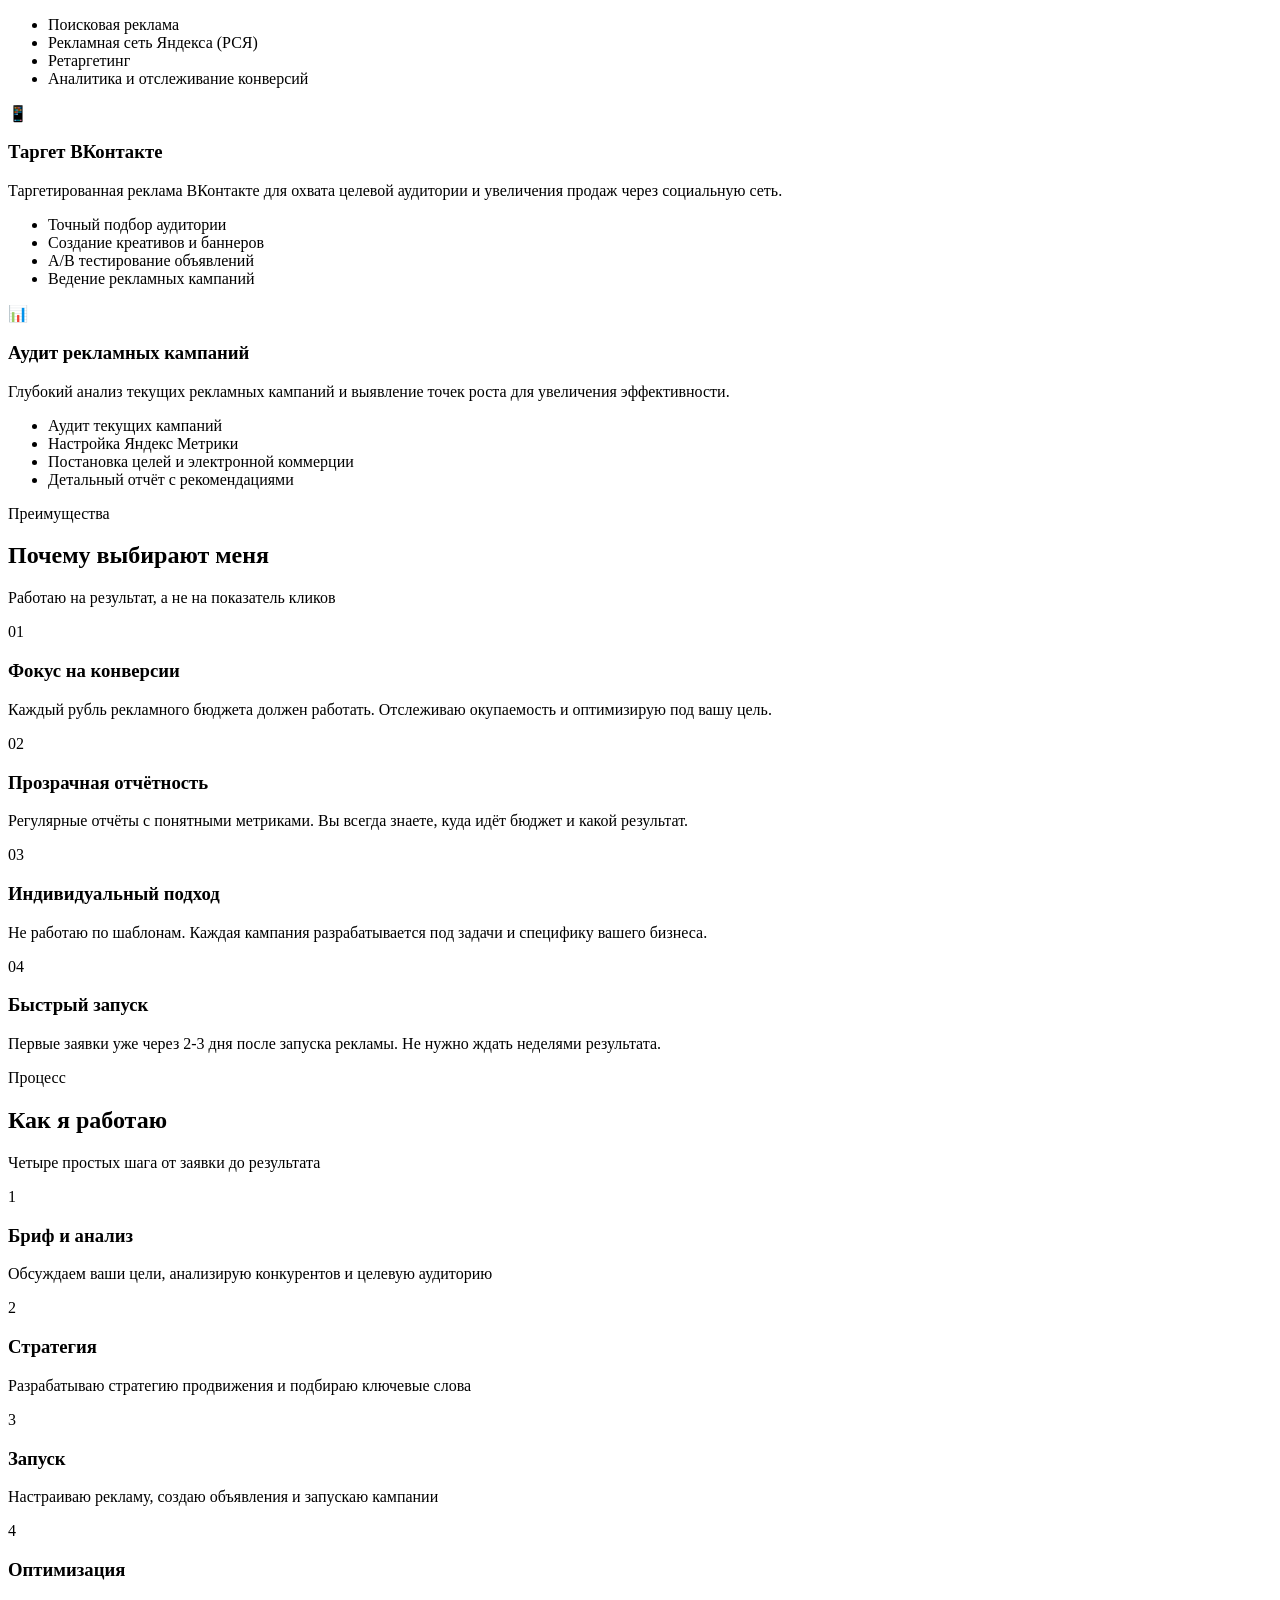
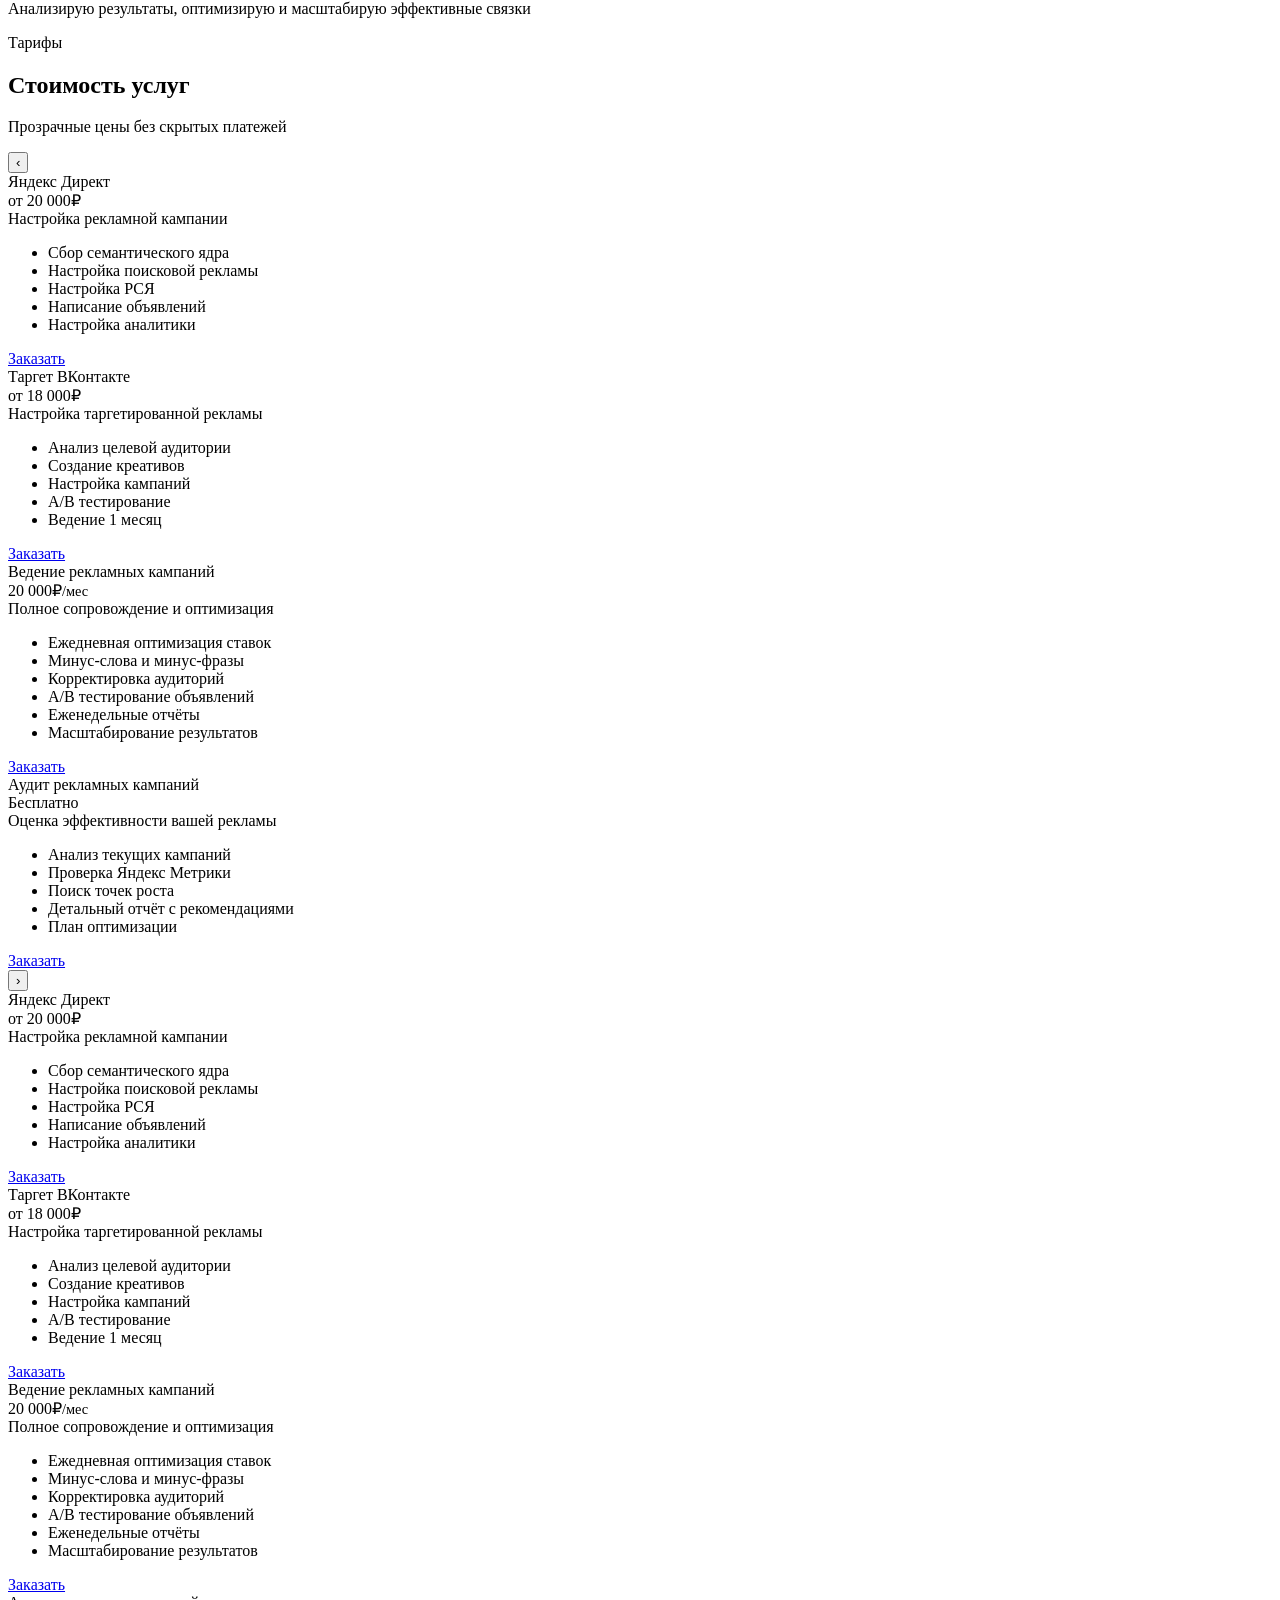
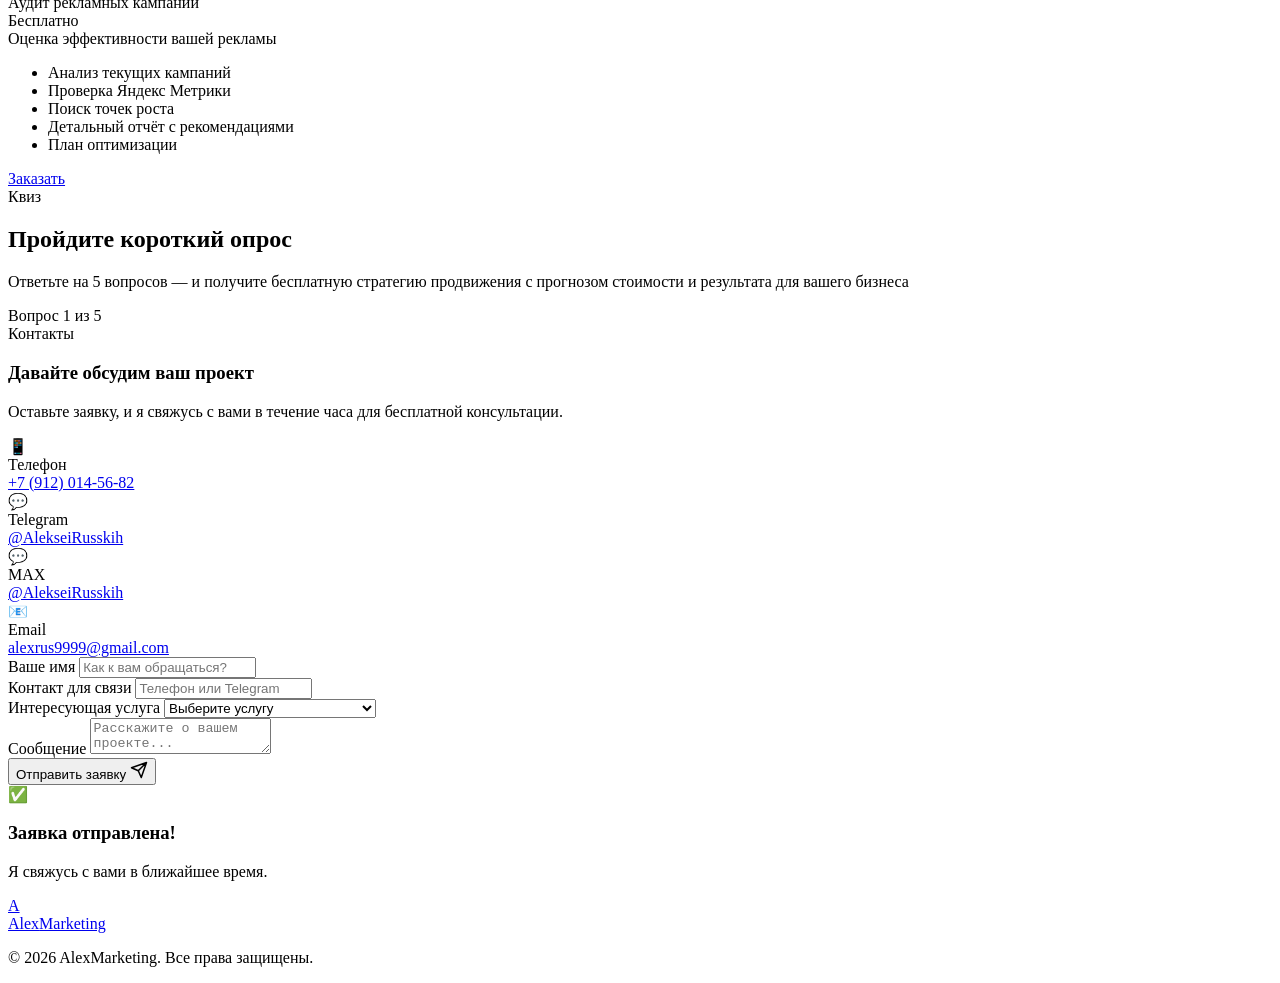
==== commit 0322de6c: "Add files via upload" ====
--- a/index.html
+++ b/index.html
@@ -6,7 +6,7 @@
     <title>AlexMarketing — Настройка Яндекс Директ и таргета ВКонтакте</title>
     <link rel="preconnect" href="https://fonts.googleapis.com">
     <link href="https://fonts.googleapis.com/css2?family=Inter:wght@300;400;500;600;700;800;900&display=swap" rel="stylesheet">
-    <link rel="stylesheet" href="style.css">
+    <link rel="stylesheet" href="css/style.css">
 </head>
 <body>
     <div class="bg-glow"></div>
@@ -22,7 +22,6 @@
                     <li><a href="#advantages">Преимущества</a></li>
                     <li><a href="#process">Как работаю</a></li>
                     <li><a href="#pricing">Тарифы</a></li>
-                    <li><a href="#quiz">Квиз</a></li>
                     <li><a href="#contact">Контакты</a></li>
                 </ul>
             </nav>
@@ -205,7 +204,7 @@
                                 <li>Ежедневная оптимизация ставок</li>
                                 <li>Минус-слова и минус-фразы</li>
                                 <li>Корректировка аудиторий</li>
-                                <li>А/B тестирование объявлений</li>
+                                <li>A/B тестирование объявлений</li>
                                 <li>Еженедельные отчёты</li>
                                 <li>Масштабирование результатов</li>
                             </ul>
@@ -229,6 +228,61 @@
                 <button class="slider-btn slider-btn-next" id="pricingNext" aria-label="Вперёд">&#x203A;</button>
             </div>
             <div class="slider-dots" id="pricingDots"></div>
+            <div class="pricing-grid">
+                <div class="pricing-card">
+                    <div class="pricing-name">Яндекс Директ</div>
+                    <div class="pricing-price">от 20 000<span>₽</span></div>
+                    <div class="pricing-desc">Настройка рекламной кампании</div>
+                    <ul class="pricing-features">
+                        <li>Сбор семантического ядра</li>
+                        <li>Настройка поисковой рекламы</li>
+                        <li>Настройка РСЯ</li>
+                        <li>Написание объявлений</li>
+                        <li>Настройка аналитики</li>
+                    </ul>
+                    <a href="#contact" class="btn btn-outline" style="width:100%;justify-content:center;">Заказать</a>
+                </div>
+                <div class="pricing-card">
+                    <div class="pricing-name">Таргет ВКонтакте</div>
+                    <div class="pricing-price">от 18 000<span>₽</span></div>
+                    <div class="pricing-desc">Настройка таргетированной рекламы</div>
+                    <ul class="pricing-features">
+                        <li>Анализ целевой аудитории</li>
+                        <li>Создание креативов</li>
+                        <li>Настройка кампаний</li>
+                        <li>A/B тестирование</li>
+                        <li>Ведение 1 месяц</li>
+                    </ul>
+                    <a href="#contact" class="btn btn-outline" style="width:100%;justify-content:center;">Заказать</a>
+                </div>
+                <div class="pricing-card">
+                    <div class="pricing-name">Ведение рекламных кампаний</div>
+                    <div class="pricing-price">20 000<span>₽</span><span style="font-size:0.9rem;font-weight:400;color:var(--text-muted)">/мес</span></div>
+                    <div class="pricing-desc">Полное сопровождение и оптимизация</div>
+                    <ul class="pricing-features">
+                        <li>Ежедневная оптимизация ставок</li>
+                        <li>Минус-слова и минус-фразы</li>
+                        <li>Корректировка аудиторий</li>
+                        <li>A/B тестирование объявлений</li>
+                        <li>Еженедельные отчёты</li>
+                        <li>Масштабирование результатов</li>
+                    </ul>
+                    <a href="#contact" class="btn btn-outline" style="width:100%;justify-content:center;">Заказать</a>
+                </div>
+                <div class="pricing-card">
+                    <div class="pricing-name">Аудит рекламных кампаний</div>
+                    <div class="pricing-price" style="color: var(--accent-light);">Бесплатно</div>
+                    <div class="pricing-desc">Оценка эффективности вашей рекламы</div>
+                    <ul class="pricing-features">
+                        <li>Анализ текущих кампаний</li>
+                        <li>Проверка Яндекс Метрики</li>
+                        <li>Поиск точек роста</li>
+                        <li>Детальный отчёт с рекомендациями</li>
+                        <li>План оптимизации</li>
+                    </ul>
+                    <a href="#contact" class="btn btn-outline" style="width:100%;justify-content:center;">Заказать</a>
+                </div>
+            </div>
         </div>
     </section>
     <section id="quiz">
@@ -334,6 +388,6 @@
             <p>&copy; 2026 AlexMarketing. Все права защищены.</p>
         </div>
     </footer>
-    <script src="main.js" defer></script>
+    <script src="js/main.js" defer></script>
 </body>
 </html>
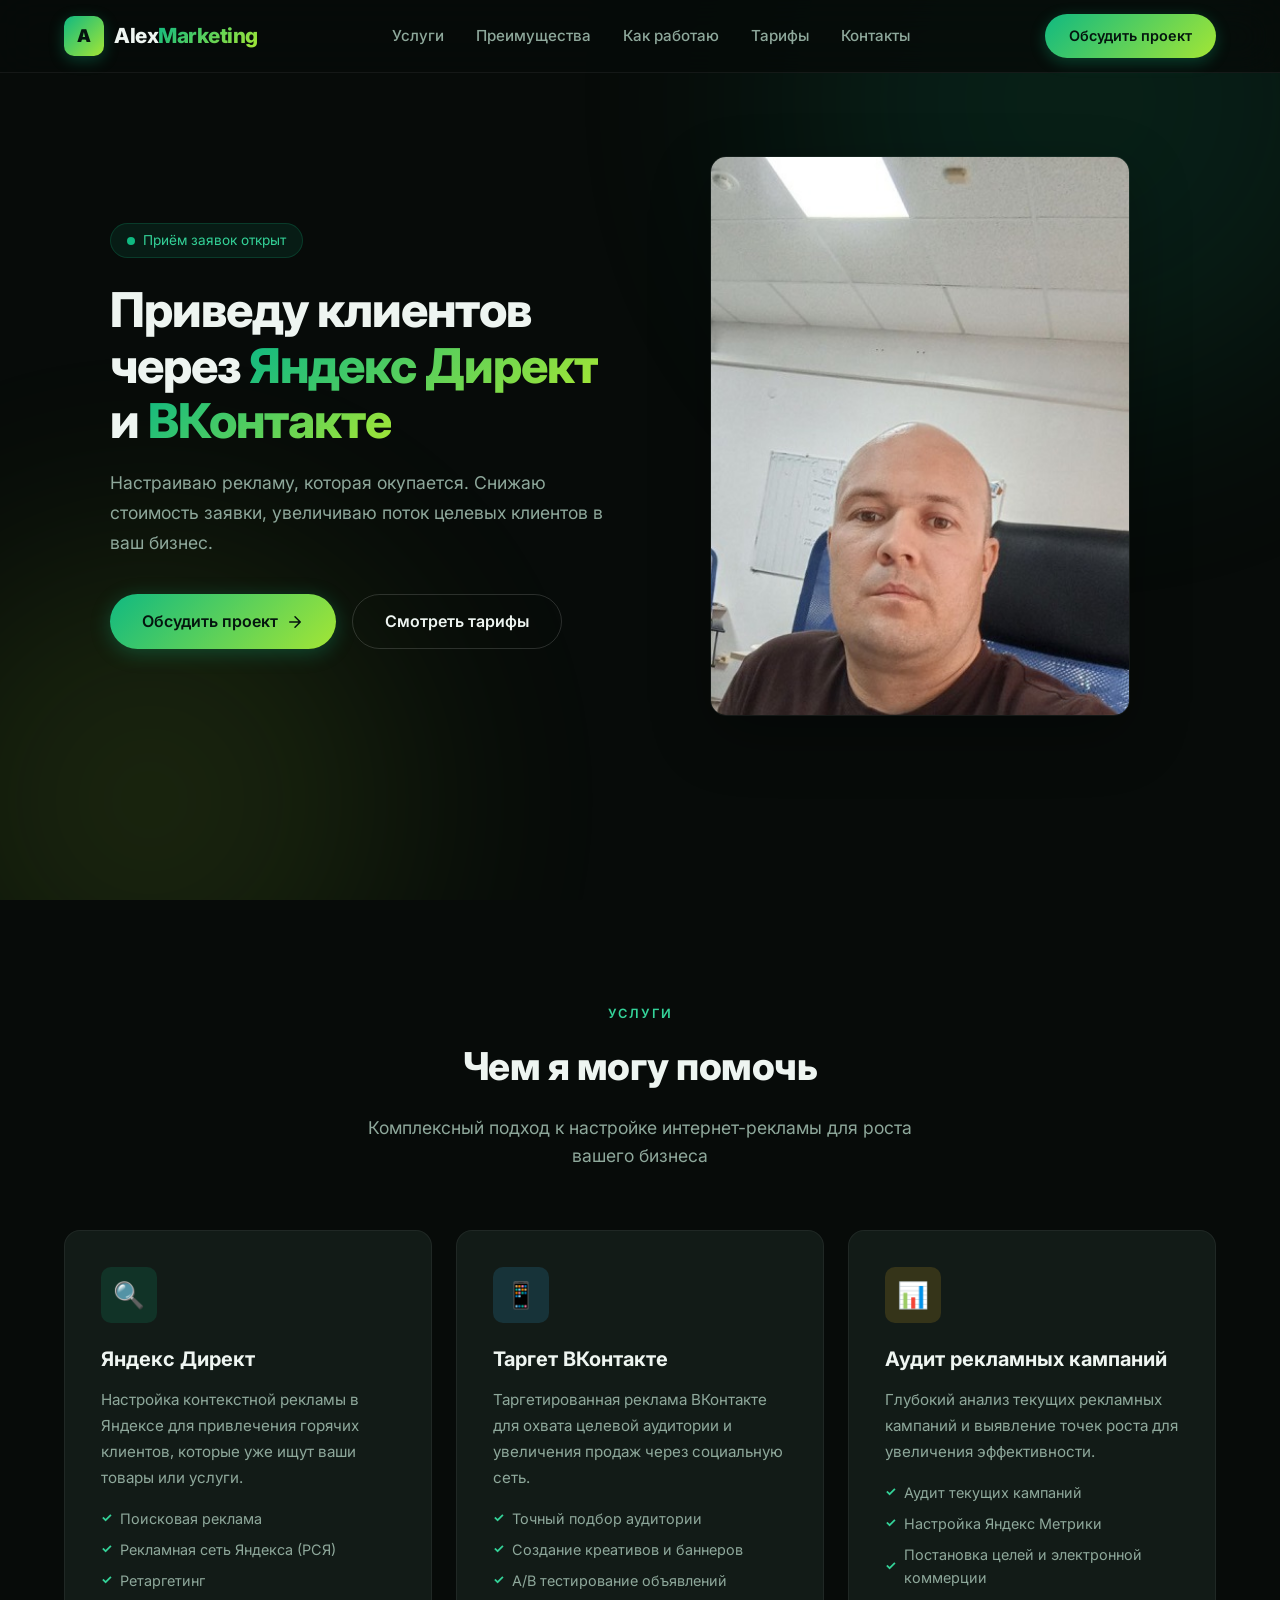
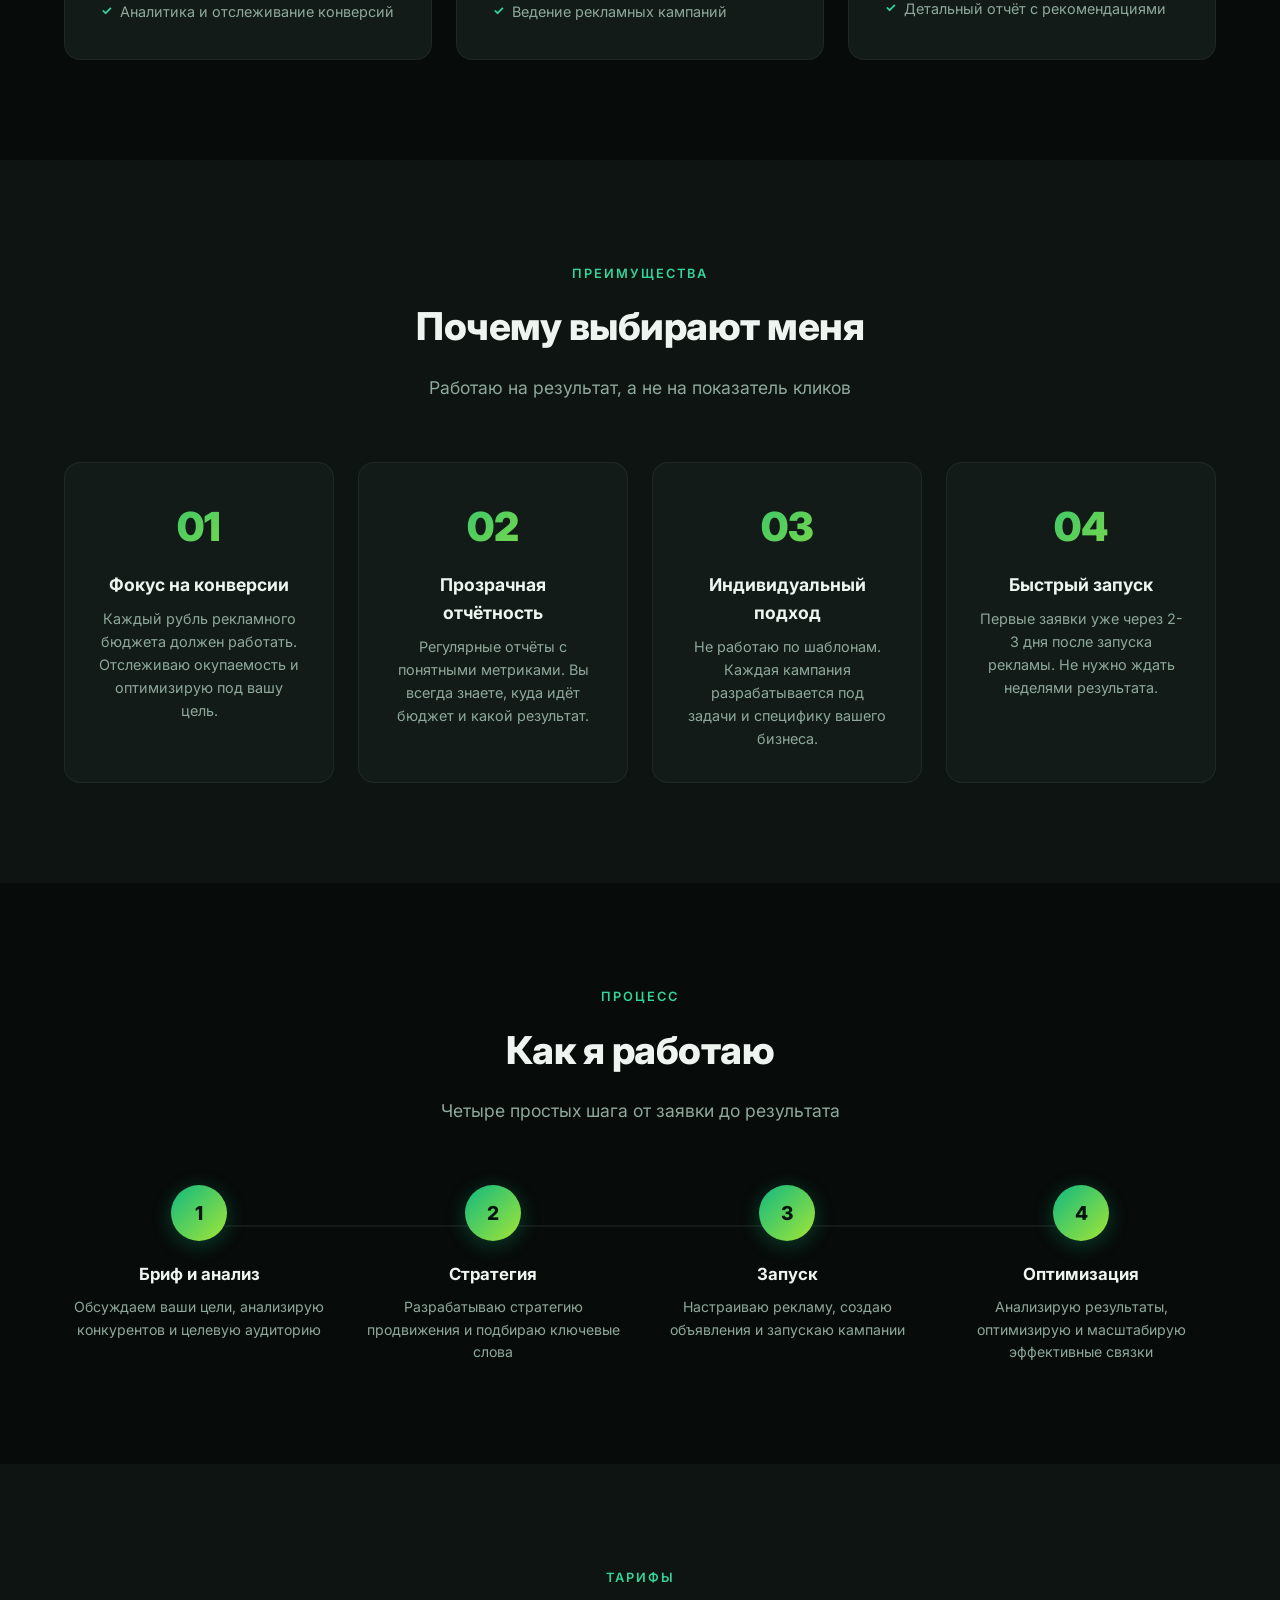
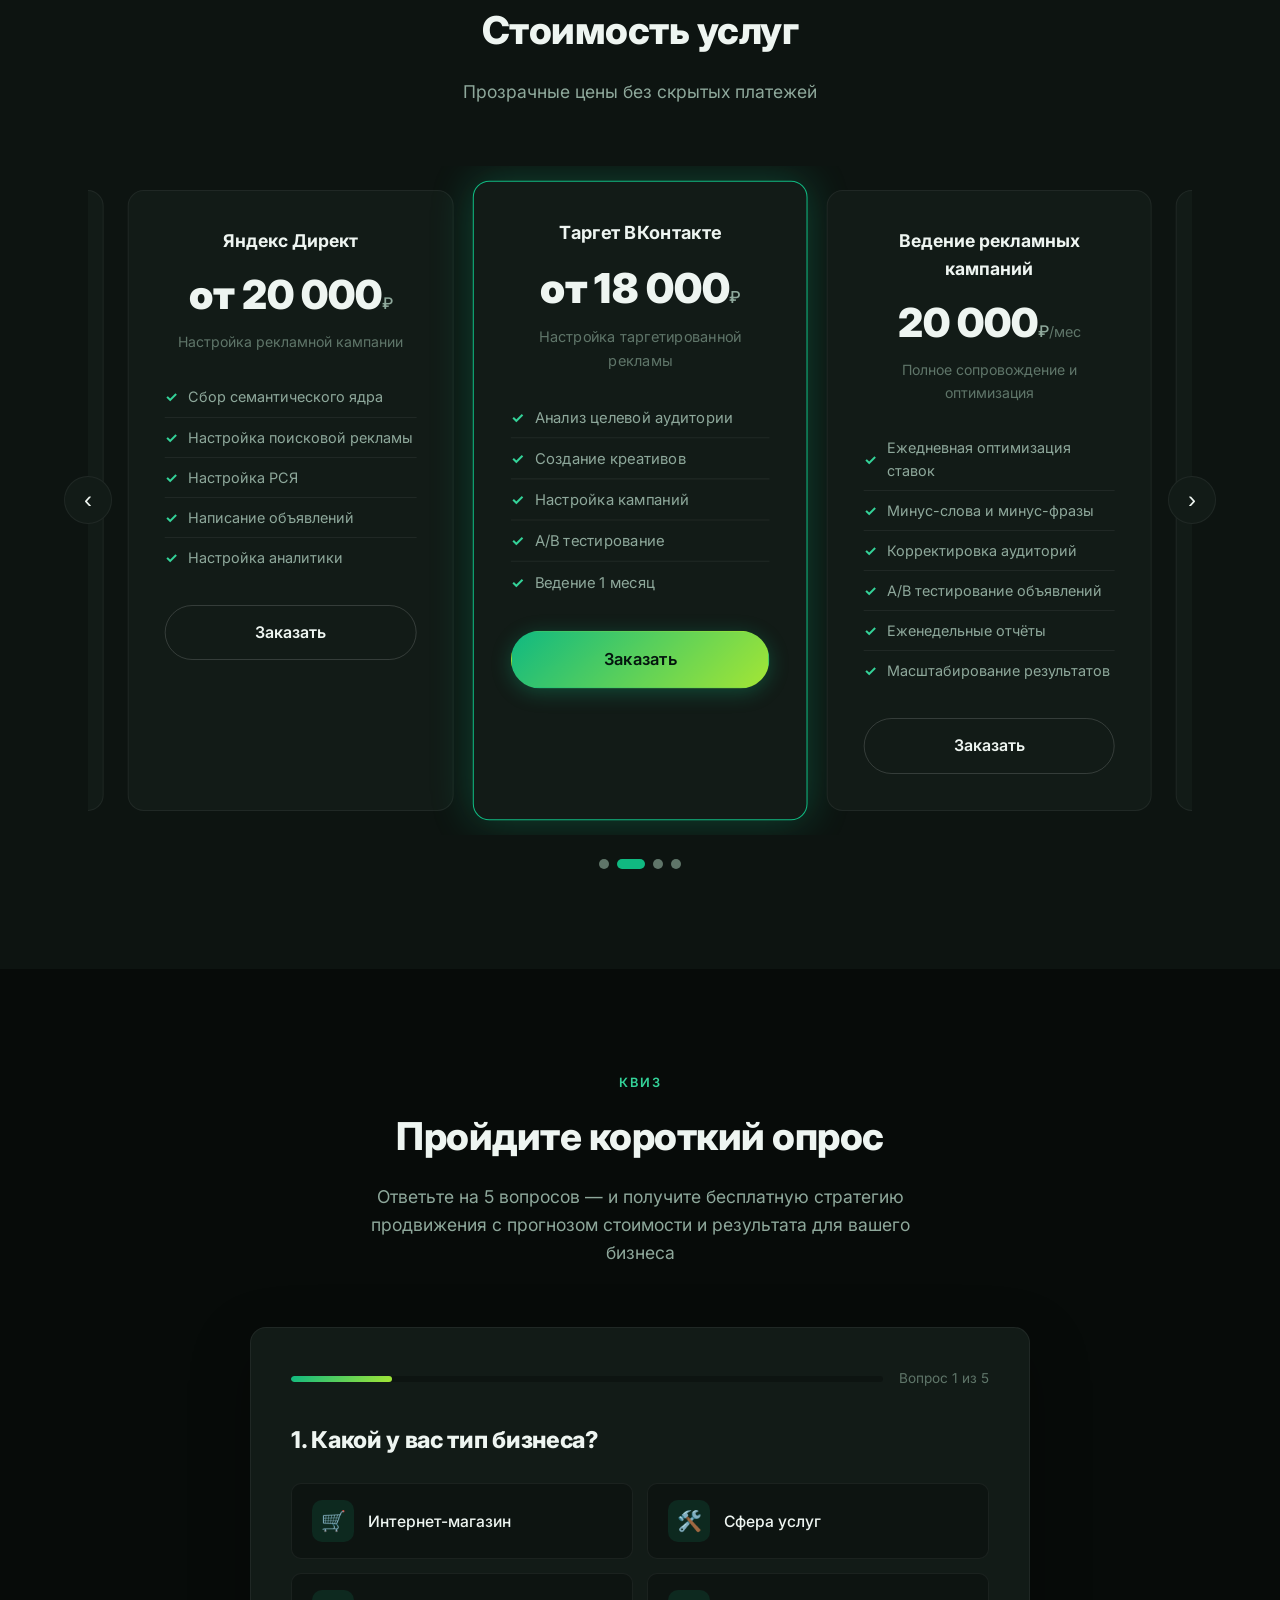
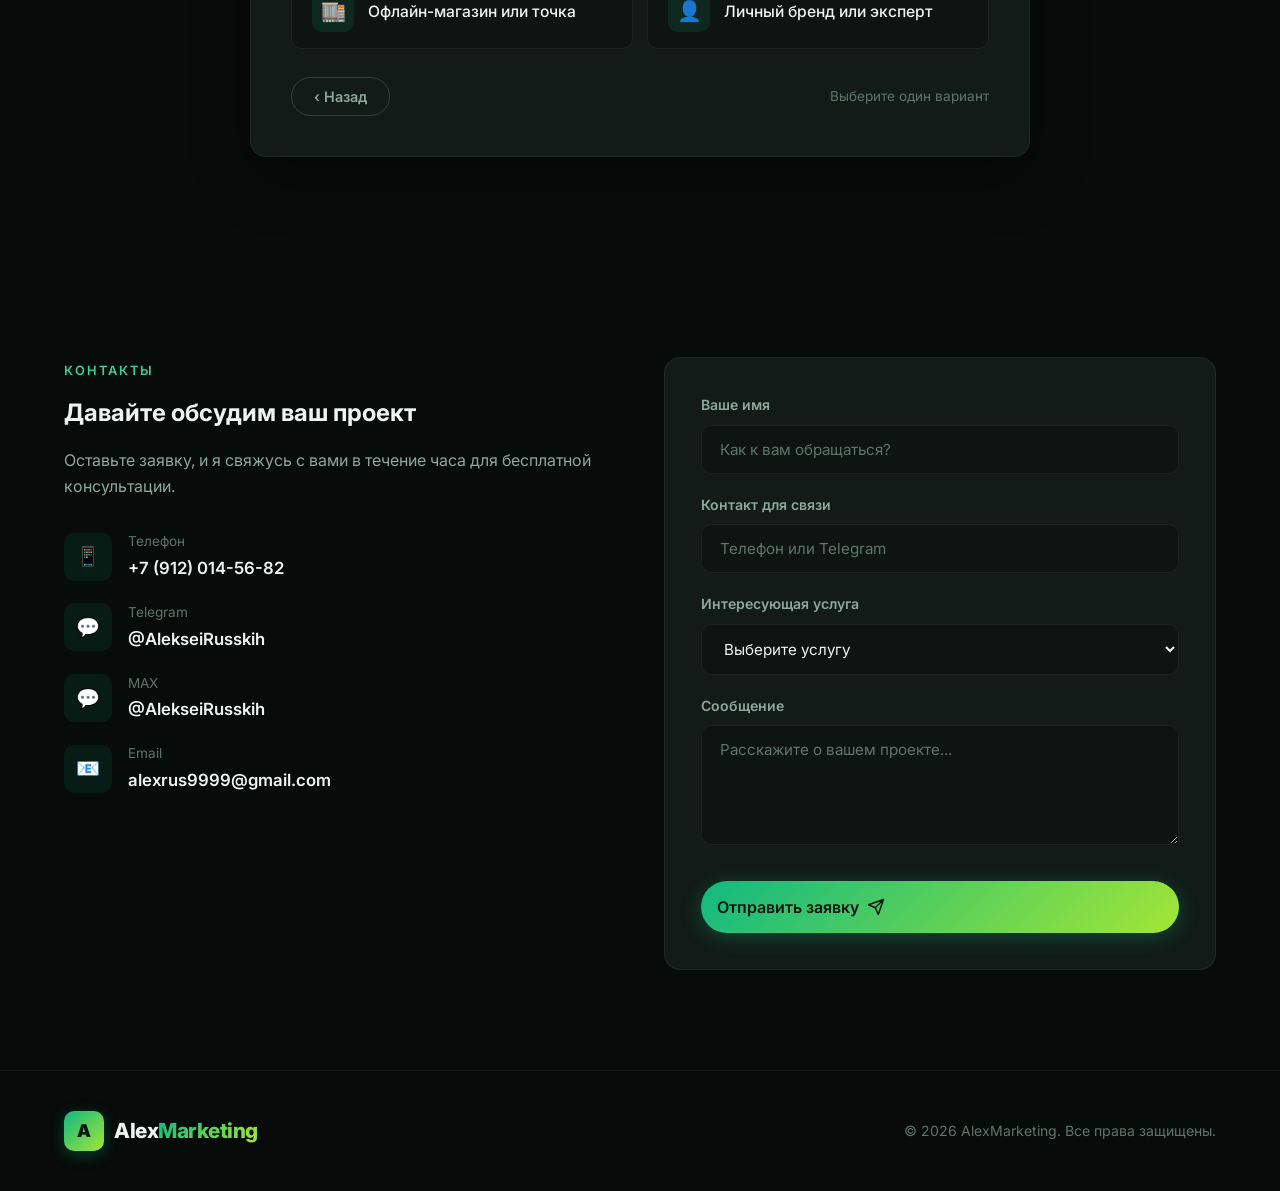
==== commit fdf3d9f4: "Update index.html" ====
--- a/index.html
+++ b/index.html
@@ -6,7 +6,7 @@
     <title>AlexMarketing — Настройка Яндекс Директ и таргета ВКонтакте</title>
     <link rel="preconnect" href="https://fonts.googleapis.com">
     <link href="https://fonts.googleapis.com/css2?family=Inter:wght@300;400;500;600;700;800;900&display=swap" rel="stylesheet">
-    <link rel="stylesheet" href="css/style.css">
+    <link rel="stylesheet" href=style.css>
 </head>
 <body>
     <div class="bg-glow"></div>
@@ -388,6 +388,6 @@
             <p>&copy; 2026 AlexMarketing. Все права защищены.</p>
         </div>
     </footer>
-    <script src="js/main.js" defer></script>
+    <script src=main.js defer></script>
 </body>
 </html>
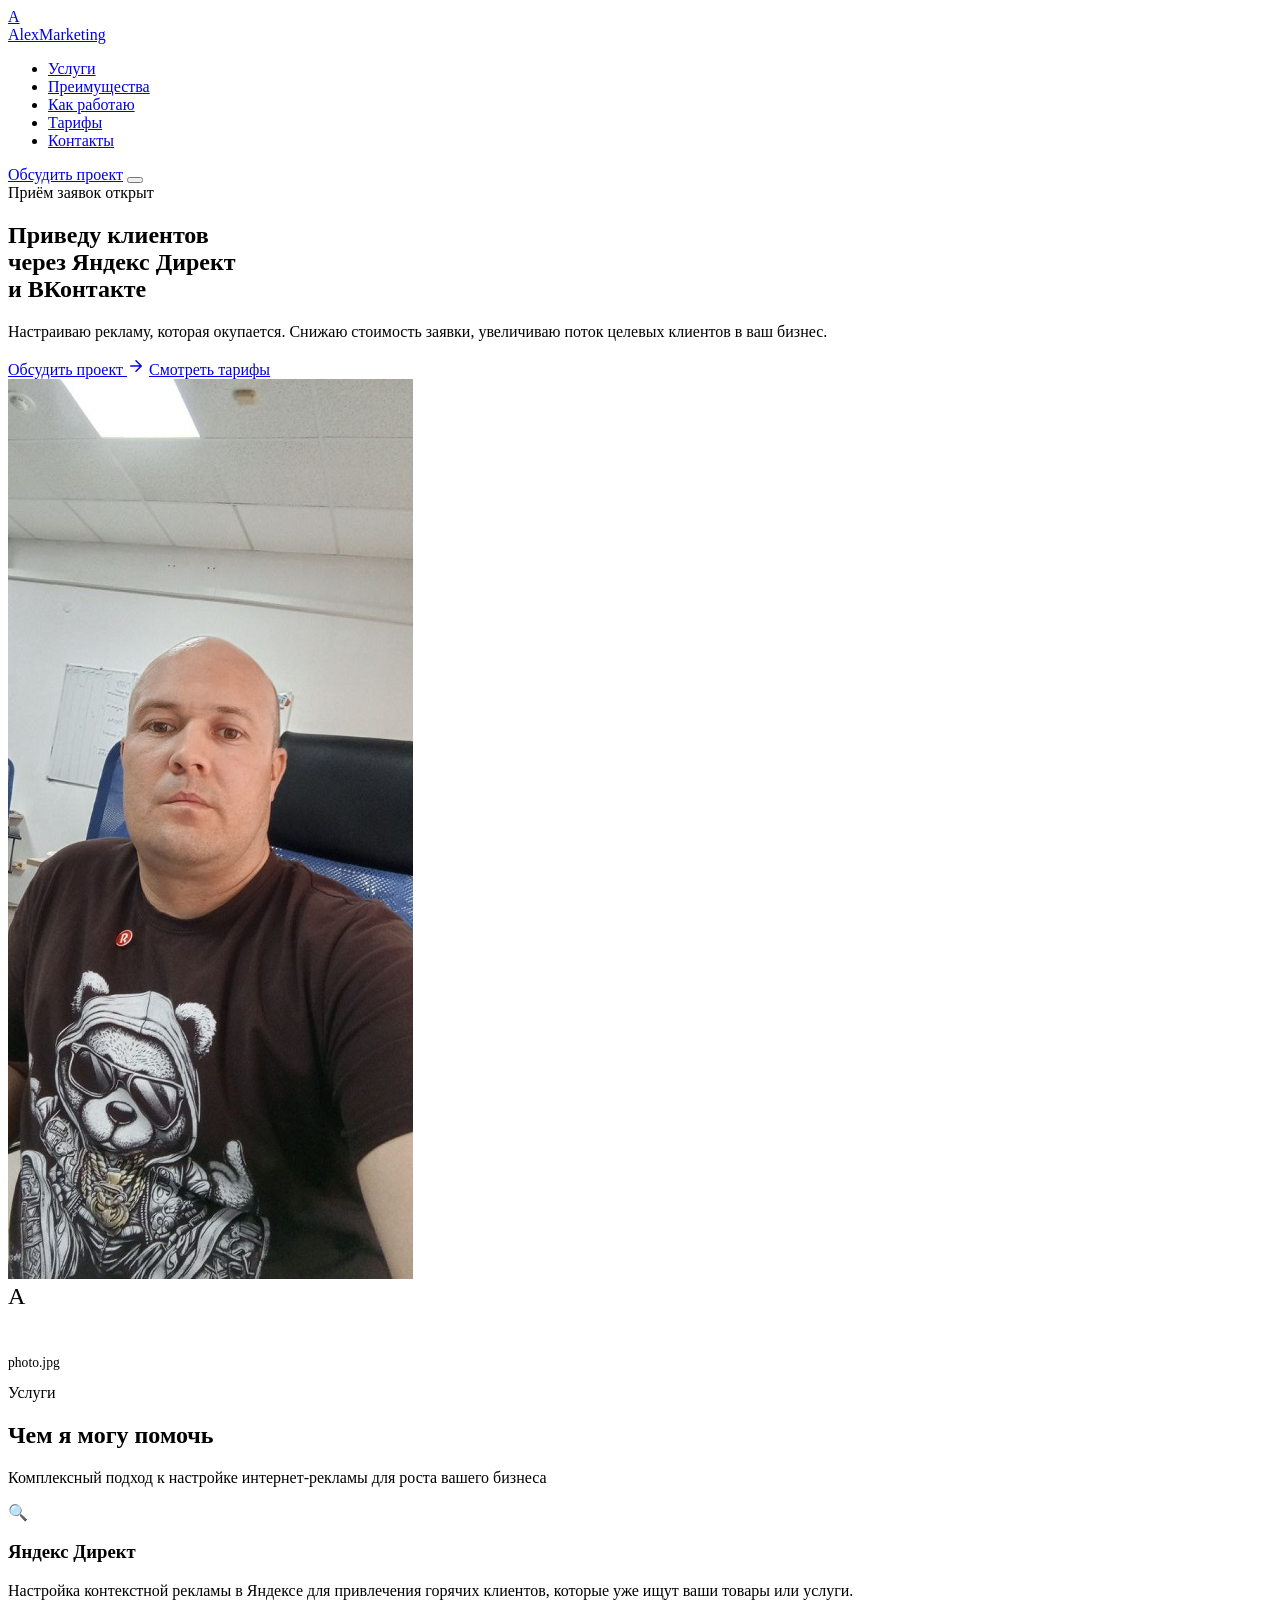
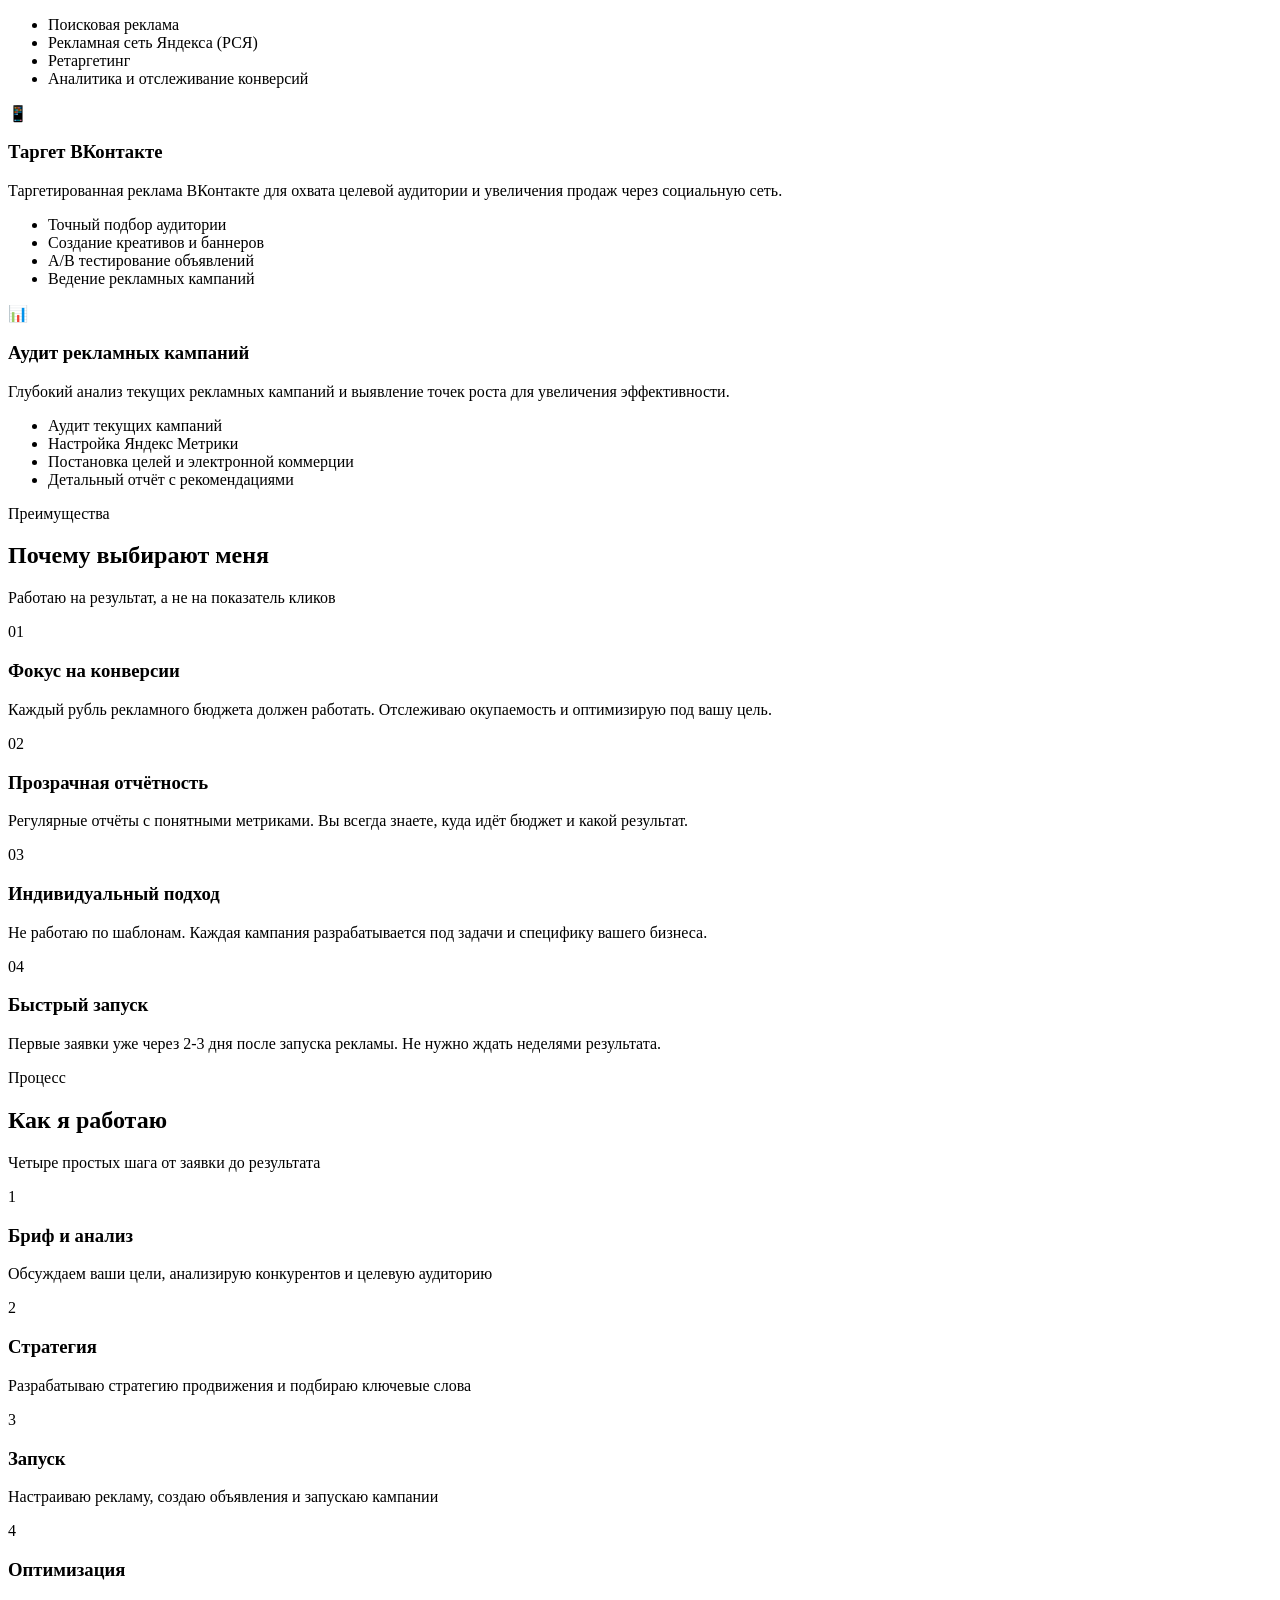
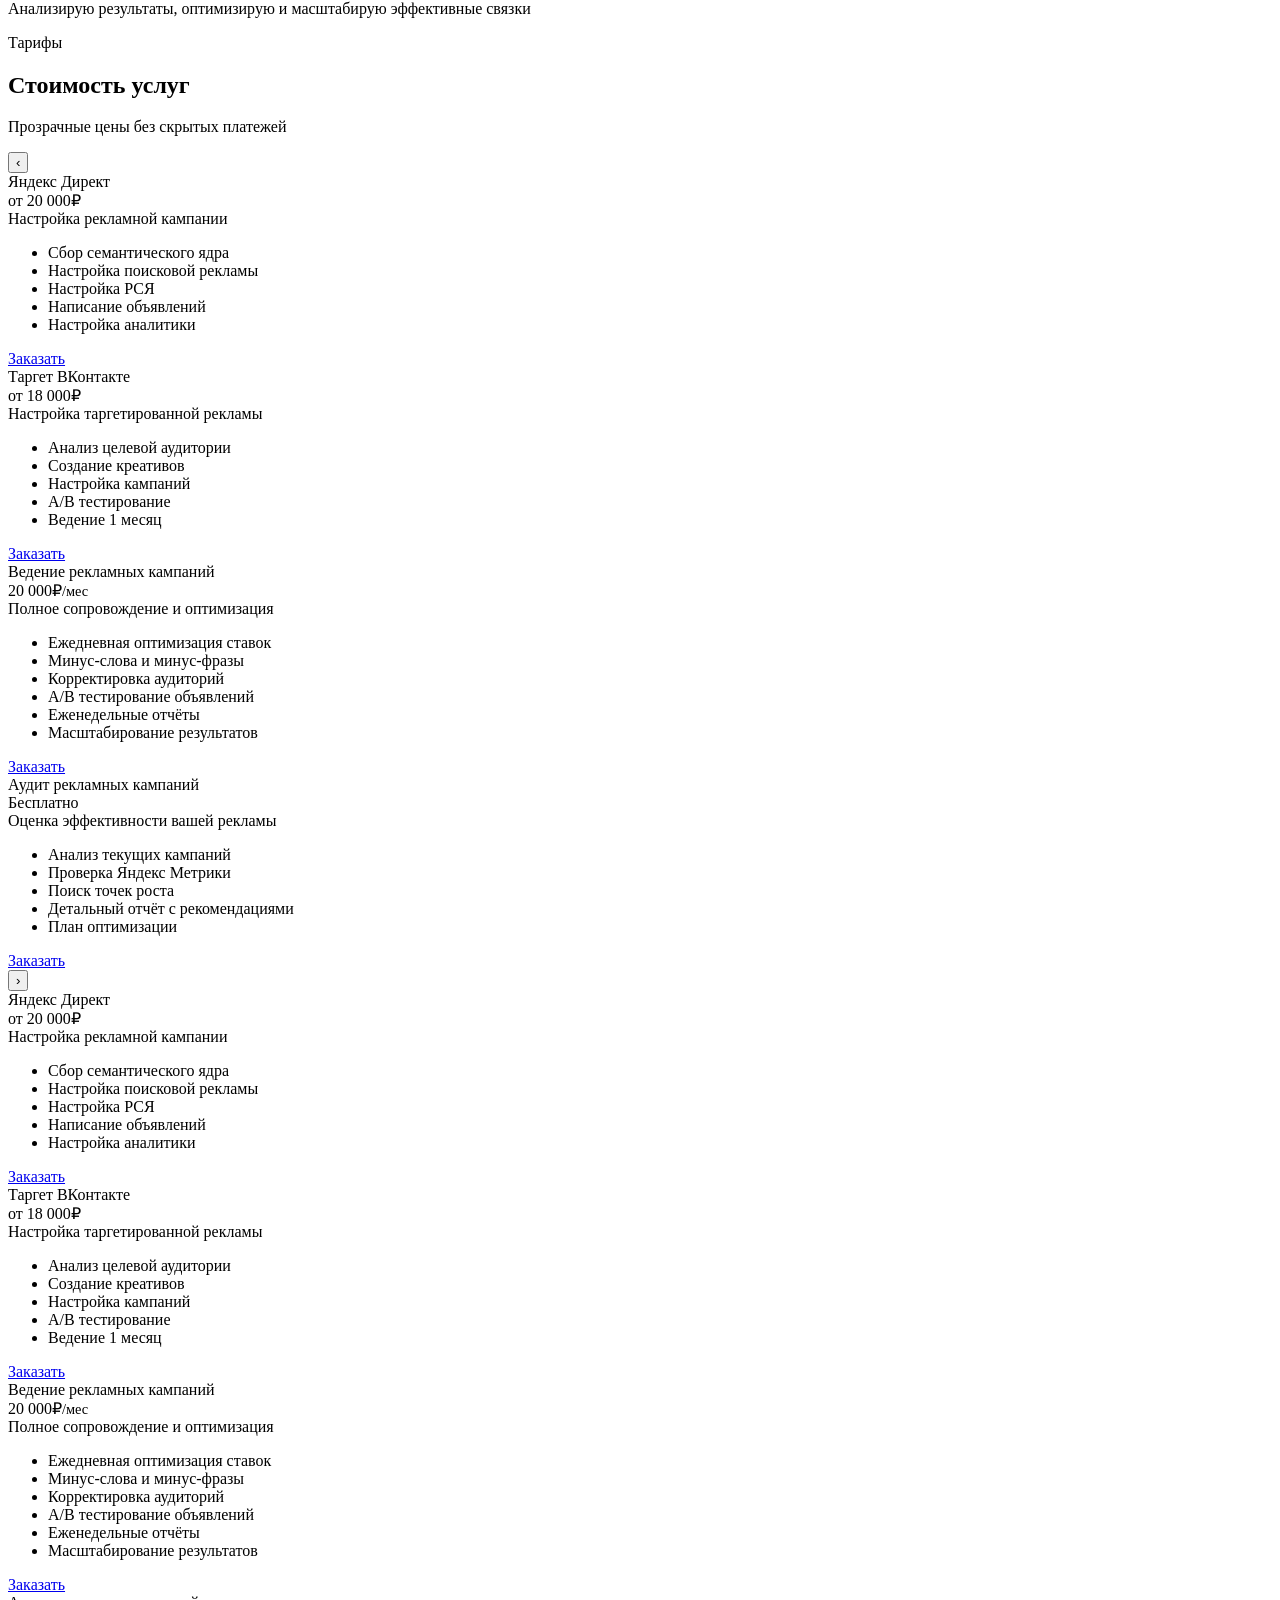
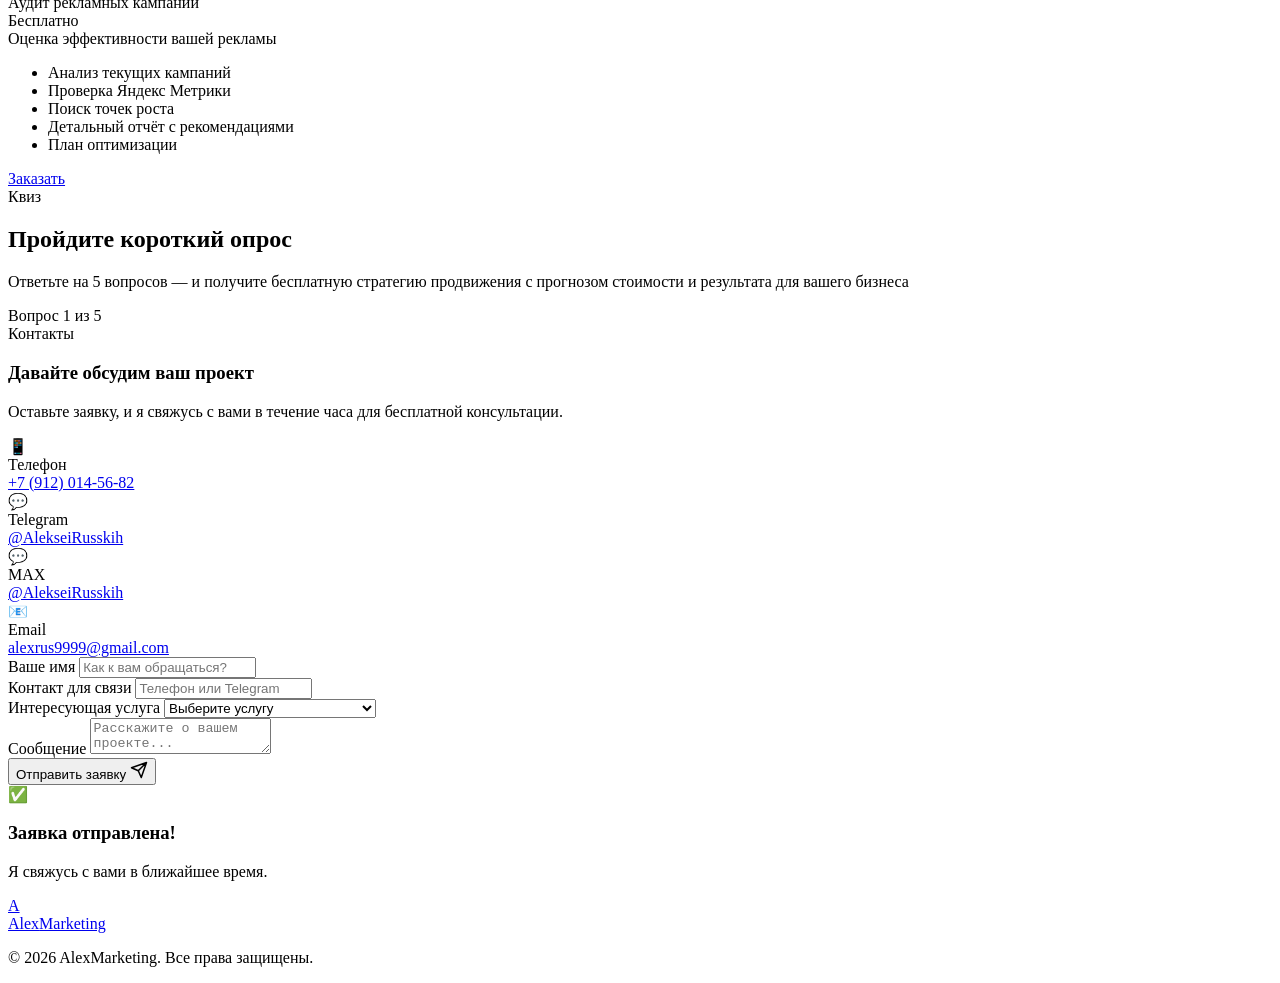
==== commit aa8d9f40: "Add files via upload" ====
--- a/index.html
+++ b/index.html
@@ -6,7 +6,7 @@
     <title>AlexMarketing — Настройка Яндекс Директ и таргета ВКонтакте</title>
     <link rel="preconnect" href="https://fonts.googleapis.com">
     <link href="https://fonts.googleapis.com/css2?family=Inter:wght@300;400;500;600;700;800;900&display=swap" rel="stylesheet">
-    <link rel="stylesheet" href=style.css>
+    <link rel="stylesheet" href="css/style.css">
 </head>
 <body>
     <div class="bg-glow"></div>
@@ -388,6 +388,6 @@
             <p>&copy; 2026 AlexMarketing. Все права защищены.</p>
         </div>
     </footer>
-    <script src=main.js defer></script>
+    <script src="js/main.js" defer></script>
 </body>
 </html>
